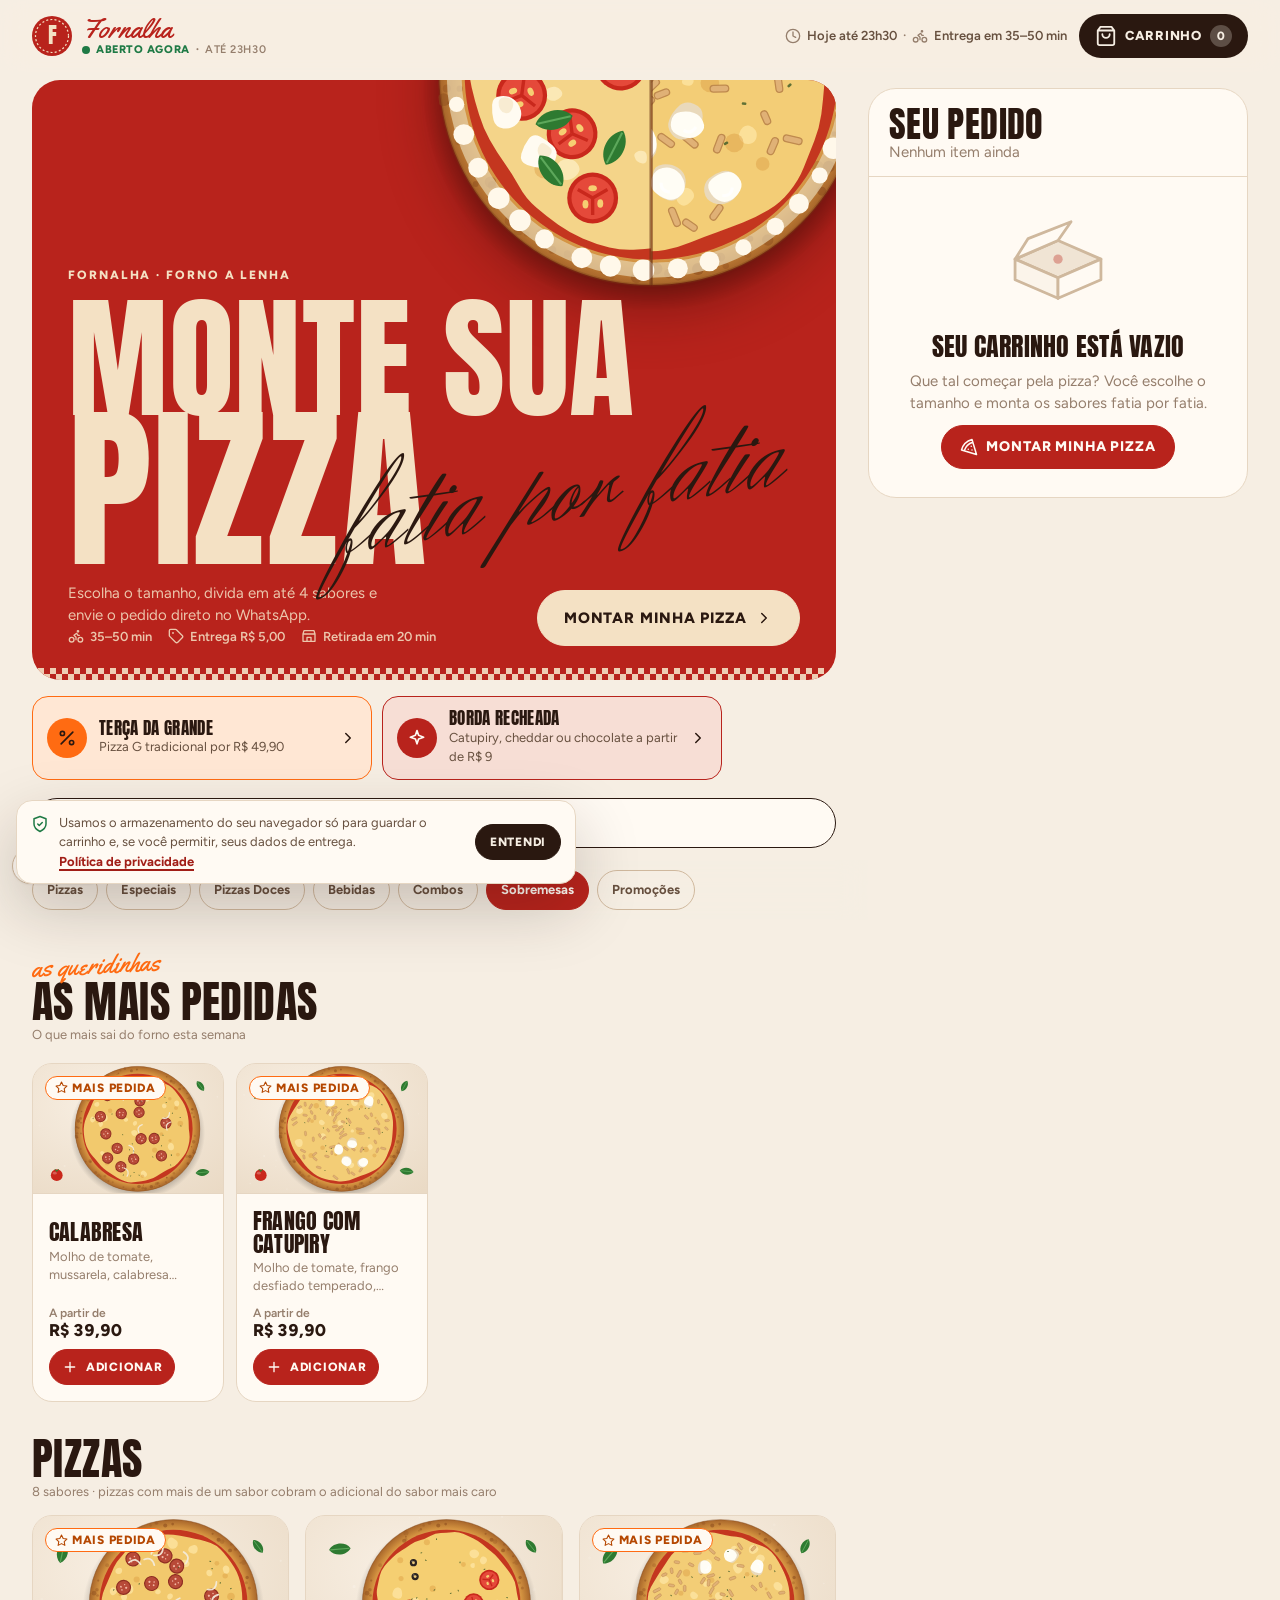
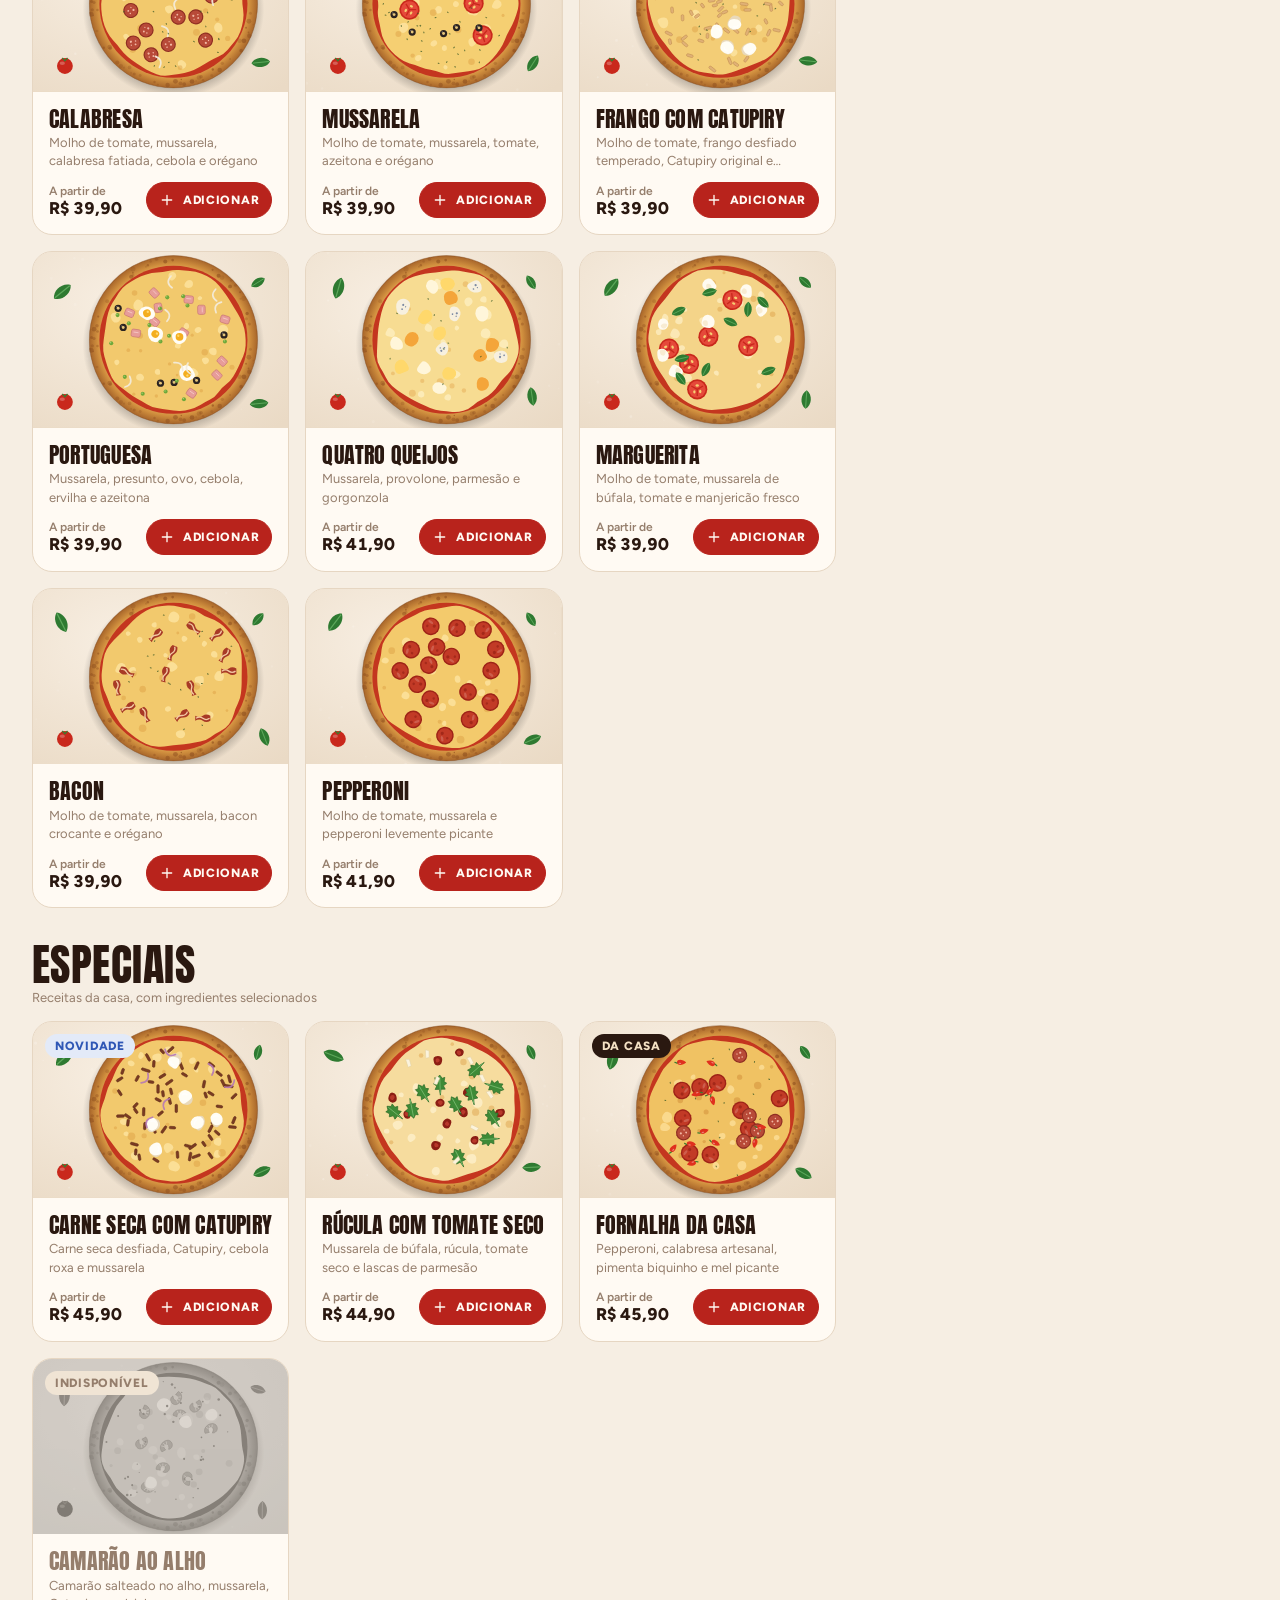
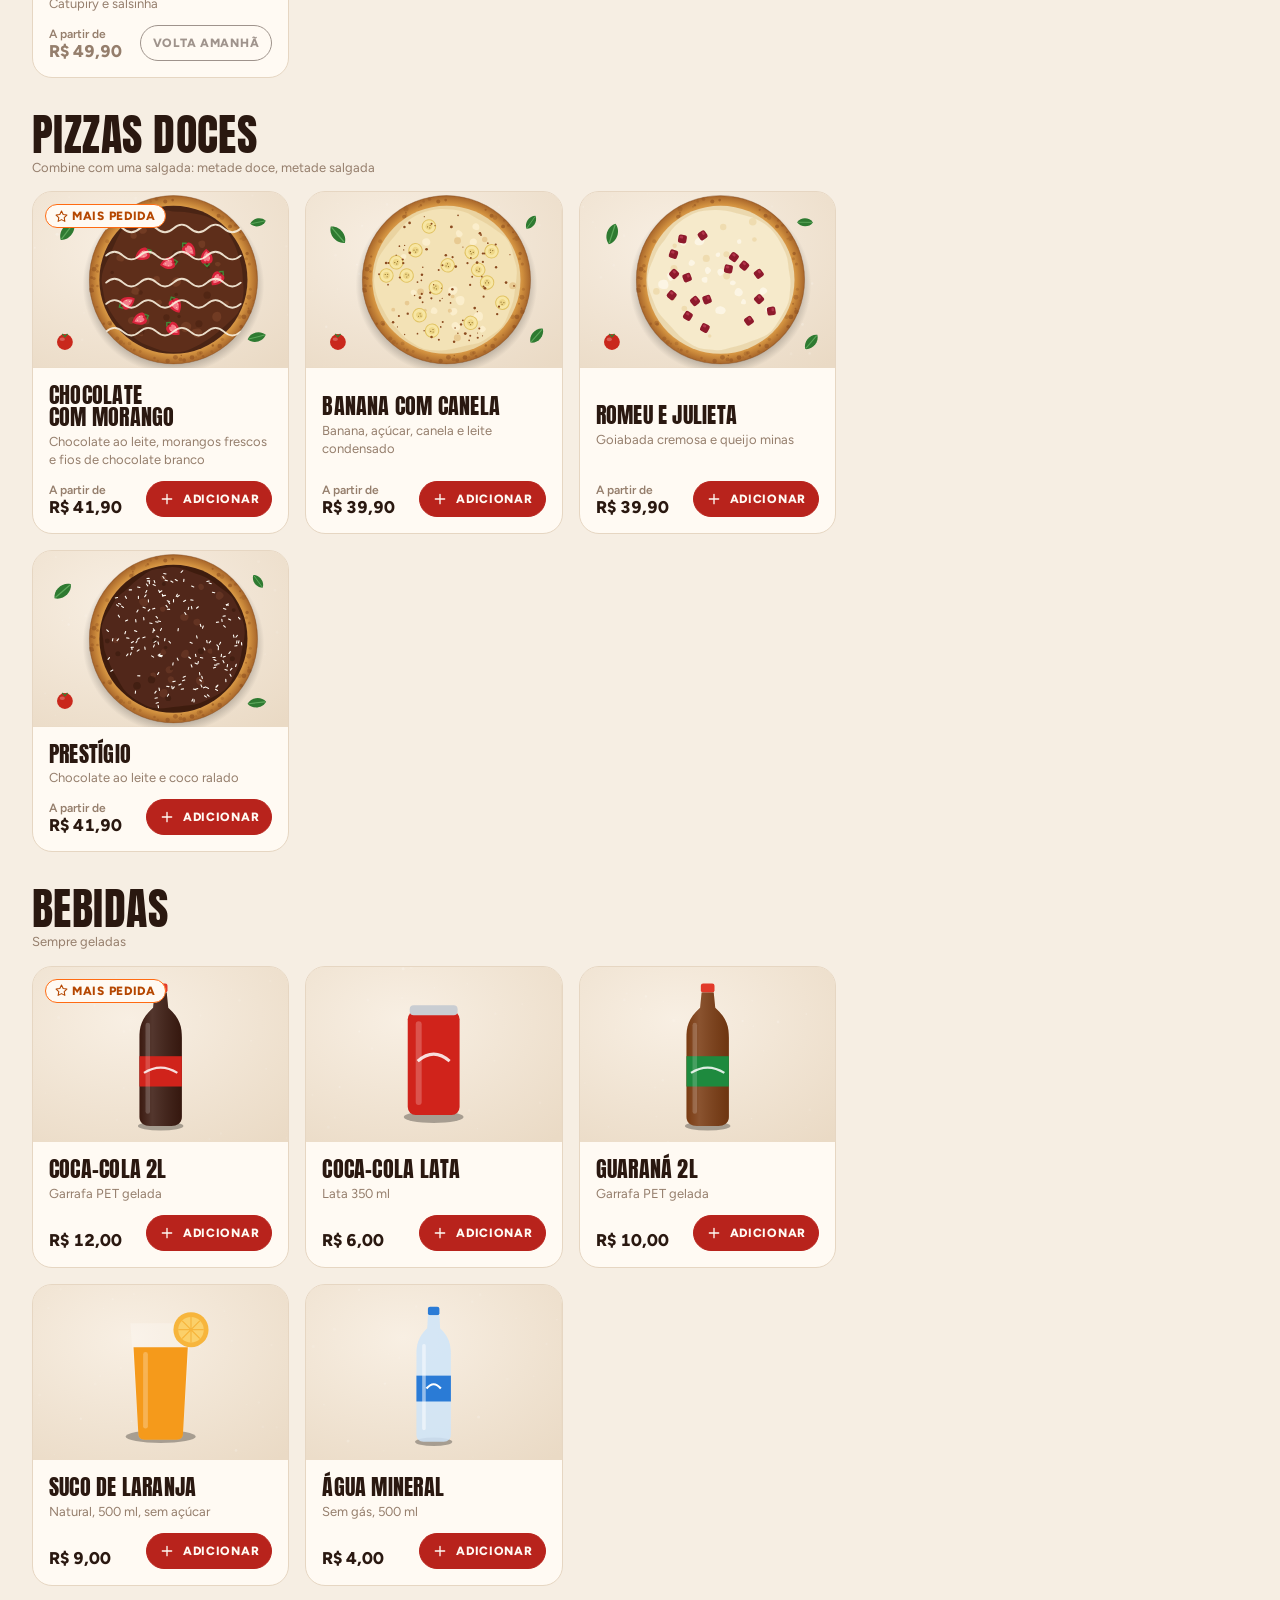
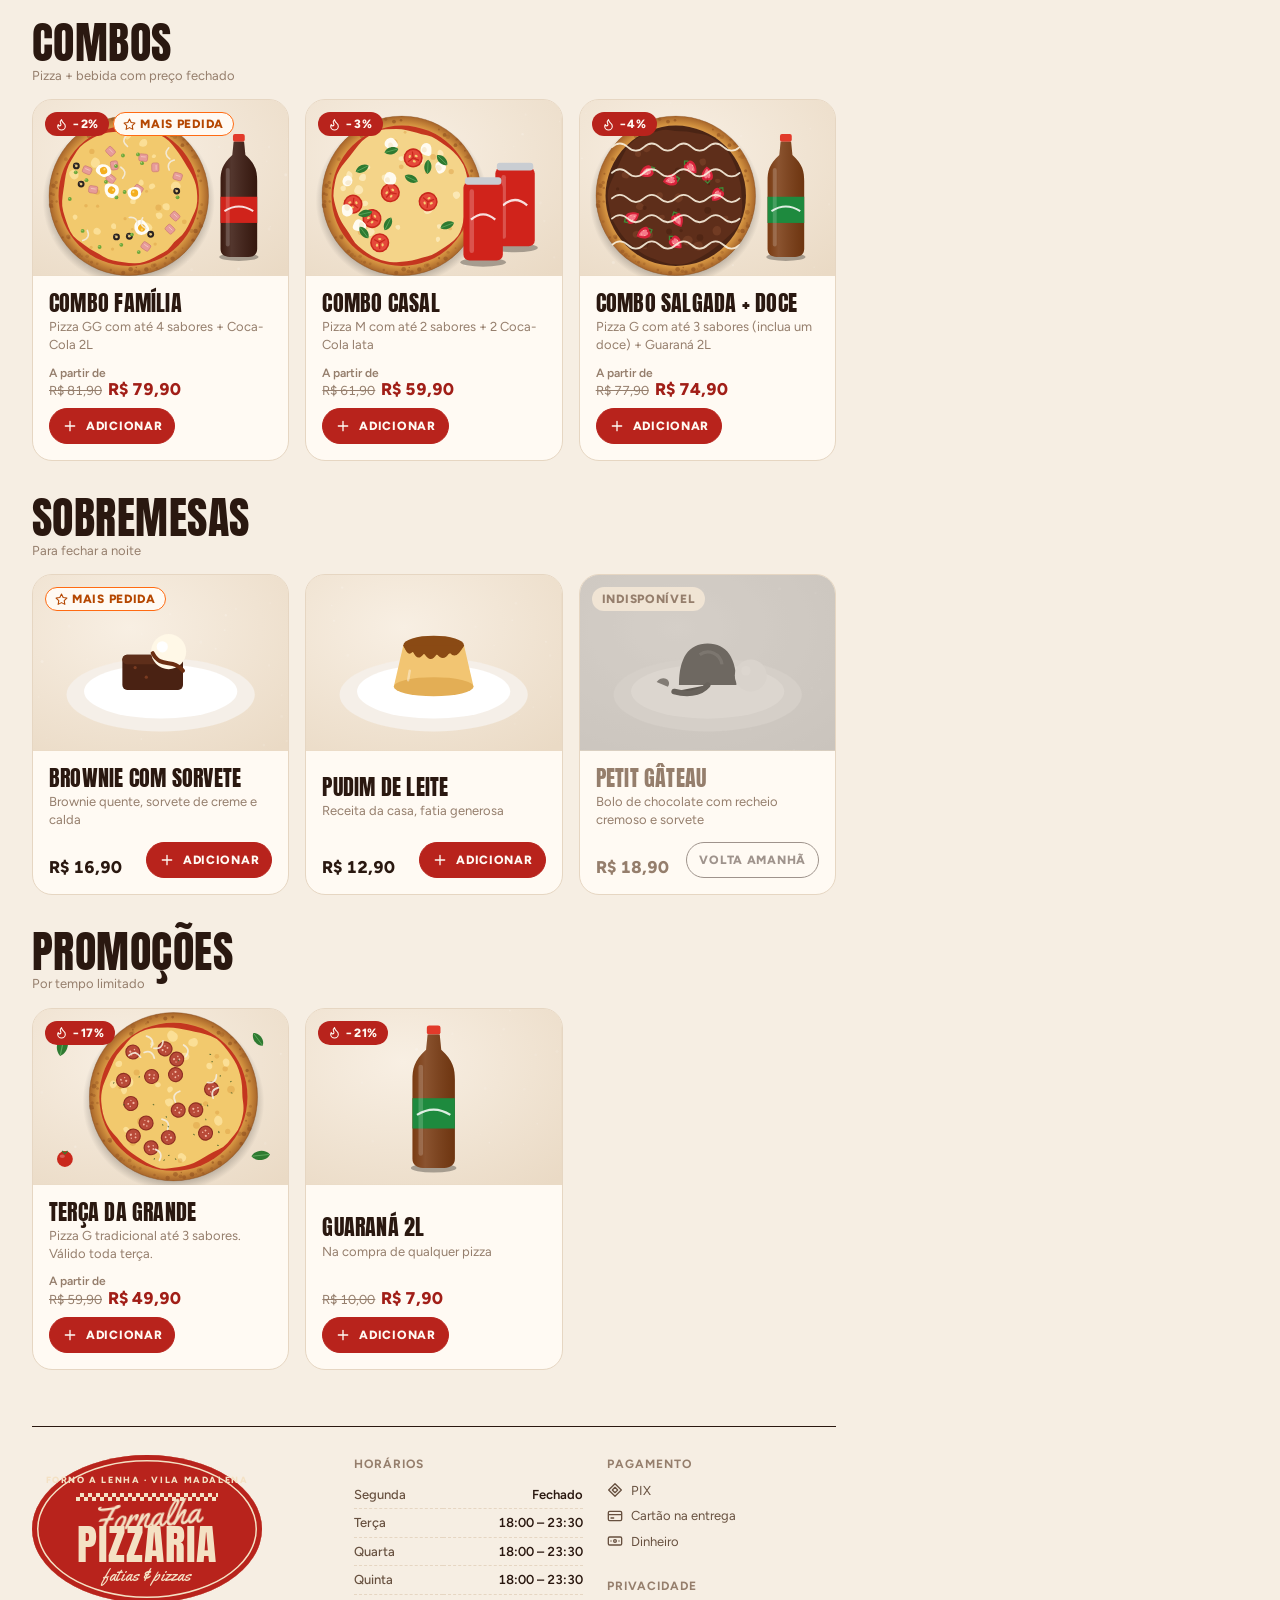
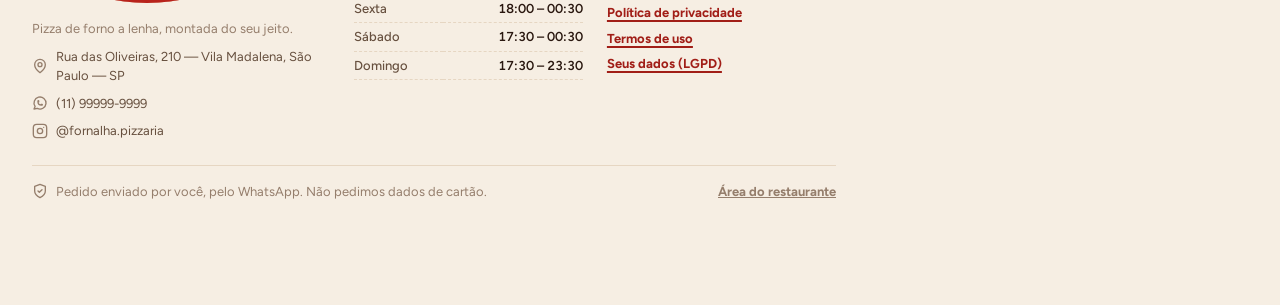
==== index.html @ 72ba05f8 "Add files via upload" ====
<!doctype html>
<html lang="pt-BR">
<head>
  <meta charset="utf-8">
  <meta name="viewport" content="width=device-width, initial-scale=1, viewport-fit=cover">
  <title>Fornalha Pizzaria</title>
  <meta name="description" content="Cardápio digital da Fornalha Pizzaria: monte sua pizza fatia por fatia e envie o pedido pelo WhatsApp.">
  <meta name="theme-color" content="#B8231C">
  <link rel="preconnect" href="https://fonts.googleapis.com">
  <link rel="preconnect" href="https://fonts.gstatic.com" crossorigin>
  <link rel="stylesheet" href="https://fonts.googleapis.com/css2?family=Anton&family=Yellowtail&family=Herr+Von+Muellerhoff&family=Figtree:wght@400..800&display=swap">
  <link rel="stylesheet" href="assets/css/tokens.css">
  <link rel="stylesheet" href="assets/css/base.css">
  <link rel="stylesheet" href="assets/css/app.css">
</head>
<body class="app">
  <a class="skip-link" href="#menu">Pular para o cardápio</a>

  <!-- Aviso de conexão -->
  <div class="net-banner" id="netBanner" role="alert" hidden></div>

  <!-- Header -->
  <header class="topbar" id="topbar">
    <div class="topbar-inner">
      <a class="brand" href="#top" aria-label="Fornalha Pizzaria — início">
        <span class="brand-mark" aria-hidden="true">
          <svg viewBox="0 0 40 40"><circle cx="20" cy="20" r="20" fill="#B8231C"/><circle cx="20" cy="20" r="16.5" fill="none" stroke="#F4E1C4" stroke-width="1.2" stroke-dasharray="2 2.2"/><text x="20" y="28.2" text-anchor="middle" font-family="Anton, Impact, 'Arial Narrow', sans-serif" font-size="22" fill="#F4E1C4">F</text></svg>
        </span>
        <span class="brand-text">
          <span class="brand-name script">Fornalha</span>
          <span class="store-status" id="storeStatus"></span>
        </span>
      </a>
      <div class="topbar-hours" id="topbarHours"></div>
      <button class="cart-btn" id="cartBtn" type="button" data-act="open-cart" aria-label="Abrir carrinho">
        <svg class="ico" width="22" height="22" viewBox="0 0 24 24" fill="none" stroke="currentColor" stroke-width="2" stroke-linecap="round" stroke-linejoin="round" aria-hidden="true"><path d="M6 2 3 6v14a2 2 0 0 0 2 2h14a2 2 0 0 0 2-2V6l-3-4ZM3 6h18M16 10a4 4 0 0 1-8 0"/></svg>
        <span class="cart-btn-label">Carrinho</span>
        <span class="cart-count" id="cartCount" aria-live="polite">0</span>
      </button>
    </div>
  </header>

  <div class="layout" id="top">
    <main class="menu" id="menu" tabindex="-1">
      <div id="menuHero"></div>
      <nav class="cats" id="cats" aria-label="Categorias do cardápio"></nav>
      <div id="menuBody" aria-live="polite"></div>
      <footer class="site-footer" id="siteFooter"></footer>
    </main>
    <aside class="cart-side" id="cartSide" aria-label="Seu pedido"></aside>
  </div>

  <!-- Barra de carrinho (mobile/tablet) -->
  <div class="cart-bar" id="cartBar" hidden></div>

  <!-- Montagem da pizza -->
  <div class="overlay builder-overlay" id="builder" hidden aria-hidden="true">
    <div class="backdrop" data-close-builder></div>
    <section class="builder" role="dialog" aria-modal="true" aria-labelledby="builderTitle"></section>
  </div>

  <!-- Escolha do sabor -->
  <div class="overlay picker-overlay" id="picker" hidden aria-hidden="true">
    <div class="backdrop" data-close></div>
    <section class="sheet picker" role="dialog" aria-modal="true" aria-labelledby="pickerTitle"></section>
  </div>

  <!-- Carrinho -->
  <div class="overlay" id="cartDrawer" hidden aria-hidden="true">
    <div class="backdrop" data-close></div>
    <section class="drawer cart-drawer" role="dialog" aria-modal="true" aria-labelledby="cartTitle"></section>
  </div>

  <!-- Checkout -->
  <div class="overlay checkout-overlay" id="checkout" hidden aria-hidden="true">
    <section class="checkout" role="dialog" aria-modal="true" aria-labelledby="checkoutTitle"></section>
  </div>

  <!-- Política, termos e LGPD -->
  <div class="overlay" id="legal" hidden aria-hidden="true">
    <div class="backdrop" data-close></div>
    <section class="sheet legal-sheet" role="dialog" aria-modal="true" aria-labelledby="legalTitle"></section>
  </div>

  <!-- Painel de estados do protótipo -->
  <div class="overlay" id="demo" hidden aria-hidden="true">
    <div class="backdrop" data-close></div>
    <section class="sheet demo-sheet" role="dialog" aria-modal="true" aria-labelledby="demoTitle"></section>
  </div>
  <button class="demo-fab" type="button" data-act="open-demo" aria-label="Estados do protótipo">
    <svg class="ico" width="18" height="18" viewBox="0 0 24 24" fill="none" stroke="currentColor" stroke-width="2" stroke-linecap="round" stroke-linejoin="round" aria-hidden="true"><path d="M4 21v-7M4 10V3M12 21v-9M12 8V3M20 21v-5M20 12V3M1 14h6M9 8h6M17 16h6"/></svg>
    <span>Estados</span>
  </button>

  <!-- Consentimento (LGPD) -->
  <div class="consent" id="consent" hidden></div>

  <div class="toasts" id="toasts" role="status" aria-live="polite"></div>

  <script src="assets/js/data.js"></script>
  <script src="assets/js/pizza.js"></script>
  <script src="assets/js/utils.js"></script>
  <script src="assets/js/config.js"></script>
  <script src="assets/vendor/supabase.js"></script>
  <script src="assets/js/backend.js"></script>
  <script src="assets/js/app.js"></script>
</body>
</html>
---- assets/css/tokens.css ----
/* ==========================================================================
   Fornalha — Design tokens
   Direção visual: creme + vermelho tomate + laranja retrô, tipografia condensada
   (Anton), script retrô na marca (Yellowtail) e assinatura fina (Herr Von Muellerhoff).
   Contornos finos no lugar de sombras.
   Tema claro em :root; escuro via prefers-color-scheme (sem data-theme) ou data-theme="dark".
   ========================================================================== */
:root {
  color-scheme: light;

  /* Tipografia */
  --font-display: "Anton", "Oswald", "Impact", "Arial Narrow", sans-serif;
  --font-script: "Yellowtail", "Brush Script MT", cursive;
  --font-sign: "Herr Von Muellerhoff", "Yellowtail", cursive;
  --font-body: "Figtree", system-ui, -apple-system, "Segoe UI", Roboto, sans-serif;
  --display-stretch: normal;
  --display-weight: 400;
  --fs-xs: 0.75rem;   /* 12 */
  --fs-sm: 0.8125rem; /* 13 */
  --fs-md: 0.9375rem; /* 15 */
  --fs-lg: 1.0625rem; /* 17 */
  --fs-xl: 1.25rem;   /* 20 */
  --fs-2xl: 1.625rem; /* 26 */
  --fs-3xl: 2.25rem;  /* 36 */
  --fs-4xl: 3.25rem;  /* 52 */

  /* Superfícies e tinta */
  --bg: #F6EEE3;
  --surface: #FFFAF3;
  --surface-2: #FBF4EA;
  --surface-3: #F0E4D4;
  --line: #E6D6C2;
  --line-strong: #CFB89D;
  --ink: #2A1810;
  --ink-2: #67503F;
  --ink-3: #957E6C;
  --ink-inverse: #FFFAF3;
  --cream: #F4E1C4;

  /* Marca: vermelho tomate + laranja retrô */
  --brand: #B8231C;
  --brand-hover: #A01D17;
  --brand-press: #861711;
  --brand-soft: #F7DED5;
  --brand-ink: #A11E17;
  --amber: #FF6B12;
  --amber-soft: #FFE7D4;
  --amber-ink: #B54700;

  /* Semânticas (não usar como acento) */
  --ok: #1F7A45;
  --ok-soft: #E1F0E4;
  --warn: #9A5A00;
  --warn-soft: #FCEBCB;
  --danger: #B8231C;
  --danger-soft: #F9E0DA;
  --info: #2F57B5;
  --info-soft: #E3EAF8;
  --wa: #128C4A;
  --wa-hover: #0E7A40;

  /* Fundo das fotos */
  --board: #EADAC5;
  --board-2: #F8EFE3;
  --board-ink: #F4E1C4;

  /* Traço, elevação, raio, movimento */
  --stroke: 1.5px;
  --shadow-1: 0 1px 2px rgb(42 24 16 / .05);
  --shadow-2: 0 10px 28px rgb(42 24 16 / .10);
  --shadow-3: 0 24px 64px rgb(42 24 16 / .22);
  --ring: 0 0 0 3px rgb(184 35 28 / .25);
  --r-xs: 8px;
  --r-sm: 12px;
  --r-md: 16px;
  --r-lg: 20px;
  --r-xl: 28px;
  --r-pill: 999px;
  --ease: cubic-bezier(.2, .8, .2, 1);
  --ease-spring: cubic-bezier(.34, 1.56, .64, 1);
  --t-fast: 120ms;
  --t-base: 200ms;
  --t-slow: 320ms;

  /* Layout */
  --gutter: 16px;
  --header-h: 64px;
  --cats-h: 58px;
  --container: 1280px;
}

@media (min-width: 768px) {
  :root { --gutter: 24px; --header-h: 72px; }
}
@media (min-width: 1200px) {
  :root { --gutter: 32px; }
}

@media (prefers-color-scheme: dark) {
  :root:not([data-theme="light"]) {
    color-scheme: dark;
    --bg: #17100C;
    --surface: #211710;
    --surface-2: #281C14;
    --surface-3: #33251B;
    --line: #3B2B20;
    --line-strong: #56432F;
    --ink: #F6EEE3;
    --ink-2: #D3C3B2;
    --ink-3: #A48F7C;
    --ink-inverse: #17100C;
    --brand: #D1362C;
    --brand-hover: #E04A3F;
    --brand-press: #B32B22;
    --brand-soft: #3A1611;
    --brand-ink: #FF9384;
    --amber: #FF7A2A;
    --amber-soft: #3A2010;
    --amber-ink: #FFB07A;
    --ok: #4CC482;
    --ok-soft: #14301F;
    --warn: #F0AE4A;
    --warn-soft: #33240D;
    --danger: #FF7B6E;
    --danger-soft: #3A1512;
    --info: #8CAEFF;
    --info-soft: #17223B;
    --wa: #1B9C55;
    --wa-hover: #22B062;
    --board: #2B1D15;
    --board-2: #3C2A1F;
    --shadow-1: 0 1px 2px rgb(0 0 0 / .4);
    --shadow-2: 0 10px 30px rgb(0 0 0 / .45);
    --shadow-3: 0 24px 64px rgb(0 0 0 / .6);
    --ring: 0 0 0 3px rgb(255 120 100 / .35);
  }
}
:root[data-theme="dark"] {
  color-scheme: dark;
  --bg: #17100C;
  --surface: #211710;
  --surface-2: #281C14;
  --surface-3: #33251B;
  --line: #3B2B20;
  --line-strong: #56432F;
  --ink: #F6EEE3;
  --ink-2: #D3C3B2;
  --ink-3: #A48F7C;
  --ink-inverse: #17100C;
  --brand: #D1362C;
  --brand-hover: #E04A3F;
  --brand-press: #B32B22;
  --brand-soft: #3A1611;
  --brand-ink: #FF9384;
  --amber: #FF7A2A;
  --amber-soft: #3A2010;
  --amber-ink: #FFB07A;
  --ok: #4CC482;
  --ok-soft: #14301F;
  --warn: #F0AE4A;
  --warn-soft: #33240D;
  --danger: #FF7B6E;
  --danger-soft: #3A1512;
  --info: #8CAEFF;
  --info-soft: #17223B;
  --wa: #1B9C55;
  --wa-hover: #22B062;
  --board: #2B1D15;
  --board-2: #3C2A1F;
  --shadow-1: 0 1px 2px rgb(0 0 0 / .4);
  --shadow-2: 0 10px 30px rgb(0 0 0 / .45);
  --shadow-3: 0 24px 64px rgb(0 0 0 / .6);
  --ring: 0 0 0 3px rgb(255 120 100 / .35);
}
---- assets/css/base.css ----
/* ==========================================================================
   Fornalha — base e componentes compartilhados
   ========================================================================== */
*, *::before, *::after { box-sizing: border-box; }
html { -webkit-text-size-adjust: 100%; text-size-adjust: 100%; scroll-behavior: smooth; }
html.is-locked, html.is-locked body { overflow: hidden; }
body {
  margin: 0;
  background: var(--bg);
  color: var(--ink);
  font-family: var(--font-body);
  font-size: var(--fs-md);
  line-height: 1.5;
  -webkit-font-smoothing: antialiased;
  -webkit-tap-highlight-color: transparent;
}
[hidden] { display: none !important; }
img, svg { max-width: 100%; }
button, input, select, textarea { font: inherit; color: inherit; }
button { cursor: pointer; }
a { color: var(--brand-ink); }
h1, h2, h3, h4 { margin: 0; line-height: 1.15; text-wrap: balance; }
p { margin: 0; }
ul, ol { margin: 0; padding: 0; }
.tabular { font-variant-numeric: tabular-nums; }
.display { font-family: var(--font-display); font-weight: var(--display-weight); letter-spacing: .01em; text-transform: uppercase; line-height: 1.02; }
.script { font-family: var(--font-script); font-weight: 400; text-transform: none; letter-spacing: 0; }
.sign { font-family: var(--font-sign); font-weight: 400; text-transform: none; letter-spacing: 0; }
/* faixa quadriculada (referência: emblema retrô) */
.checker { display: block; height: 12px; background: repeating-conic-gradient(var(--checker-a, var(--brand)) 0 25%, var(--checker-b, transparent) 0 50%) 0 0 / 12px 12px; }
.checker-sm { height: 8px; background-size: 8px 8px; }
.eyebrow { font-size: var(--fs-xs); font-weight: 700; letter-spacing: .08em; text-transform: uppercase; color: var(--ink-3); }
.muted { color: var(--ink-3); }
.sr-only { position: absolute !important; width: 1px; height: 1px; padding: 0; margin: -1px; overflow: hidden; clip: rect(0 0 0 0); white-space: nowrap; border: 0; }
.ico { flex: none; display: block; }
:focus-visible { outline: none; box-shadow: var(--ring); }

/* ---------- Botões ---------- */
.btn {
  --btn-bg: var(--surface-3); --btn-ink: var(--ink); --btn-bd: transparent;
  display: inline-flex; align-items: center; justify-content: center; gap: 8px;
  min-height: 44px; padding: 0 18px;
  border-radius: var(--r-pill); border: var(--stroke) solid var(--btn-bd);
  background: var(--btn-bg); color: var(--btn-ink);
  font-weight: 800; font-size: .875rem; line-height: 1; letter-spacing: .06em; text-transform: uppercase; text-decoration: none; white-space: nowrap;
  transition: background var(--t-fast) var(--ease), transform var(--t-fast) var(--ease), box-shadow var(--t-base) var(--ease), border-color var(--t-fast);
  user-select: none;
}
.btn:active:not(:disabled) { transform: scale(.97); }
.btn:disabled, .btn[aria-disabled="true"] { opacity: .45; cursor: not-allowed; }
.btn[aria-busy="true"] { opacity: 1; cursor: progress; }
.btn-primary { --btn-bg: var(--brand); --btn-ink: #FFFAF3; --btn-bd: var(--brand); }
.btn-primary:hover:not(:disabled) { --btn-bg: var(--brand-hover); --btn-bd: var(--brand-hover); }
.btn-primary:active:not(:disabled) { --btn-bg: var(--brand-press); }
.btn-primary:disabled { box-shadow: none; }
.btn-secondary { --btn-bg: transparent; --btn-bd: var(--ink); }
.btn-secondary:hover:not(:disabled) { --btn-bg: var(--ink); --btn-ink: var(--bg); }
.btn-cream { --btn-bg: var(--cream); --btn-ink: #2A1810; --btn-bd: var(--cream); }
.btn-cream:hover:not(:disabled) { --btn-bg: #FFF1DC; }
.btn-outline-cream { --btn-bg: transparent; --btn-ink: var(--cream); --btn-bd: var(--cream); }
.btn-outline-cream:hover:not(:disabled) { --btn-bg: var(--cream); --btn-ink: #2A1810; }
.btn-ghost { --btn-bg: transparent; }
.btn-ghost:hover:not(:disabled) { --btn-bg: var(--surface-3); }
.btn-dark { --btn-bg: var(--ink); --btn-ink: var(--bg); --btn-bd: var(--ink); }
.btn-danger { --btn-bg: var(--danger); --btn-ink: #FFFAF3; --btn-bd: var(--danger); }
.btn-danger:hover:not(:disabled) { filter: brightness(1.06); }
.btn-wa { --btn-bg: var(--wa); --btn-ink: #fff; --btn-bd: var(--wa); }
.btn-wa:hover:not(:disabled) { --btn-bg: var(--wa-hover); }
.btn-sm { min-height: 36px; padding: 0 14px; font-size: .75rem; }
.btn-lg { min-height: 56px; padding: 0 26px; font-size: .9375rem; }
.btn-block { display: flex; width: 100%; }
.btn .spinner { width: 18px; height: 18px; }
.icon-btn {
  display: inline-grid; place-items: center; width: 44px; height: 44px; flex: none;
  border-radius: var(--r-pill); border: 0; background: transparent; color: var(--ink);
  transition: background var(--t-fast), transform var(--t-fast);
}
.icon-btn:hover { background: var(--surface-3); }
.icon-btn:active { transform: scale(.94); }
.icon-btn.is-filled { background: var(--surface-3); }
.link-btn { border: 0; background: none; padding: 0; color: var(--brand-ink); font-weight: 700; font-size: inherit; text-decoration: underline; text-decoration-thickness: 1.5px; text-underline-offset: 3px; }

/* ---------- Badges e chips ---------- */
.badge {
  display: inline-flex; align-items: center; gap: 4px;
  height: 24px; padding: 0 9px; border-radius: var(--r-pill); border: var(--stroke) solid transparent;
  font-size: 11px; font-weight: 800; letter-spacing: .06em; text-transform: uppercase; white-space: nowrap;
  background: var(--surface-3); color: var(--ink-2);
}
.badge .ico { width: 13px; height: 13px; }
.badge-best { background: #FFFAF3; color: #B54700; border-color: #FF6B12; }
.badge-promo { background: var(--brand); color: #FFFAF3; }
.badge-new { background: var(--info-soft); color: var(--info); }
.badge-house { background: #2A1810; color: #F4E1C4; }
.badge-off { background: var(--surface-3); color: var(--ink-3); }
.badge-ok { background: var(--ok-soft); color: var(--ok); }
.badge-warn { background: var(--warn-soft); color: var(--warn); }
.badge-danger { background: var(--danger-soft); color: var(--danger); }
.badge-info { background: var(--info-soft); color: var(--info); }

.chip {
  display: inline-flex; align-items: center; gap: 6px; flex: none;
  min-height: 40px; padding: 0 14px; border-radius: var(--r-pill);
  border: var(--stroke) solid var(--line-strong); background: transparent; color: var(--ink-2);
  font-weight: 700; font-size: var(--fs-sm); white-space: nowrap;
  transition: background var(--t-fast), color var(--t-fast), border-color var(--t-fast), transform var(--t-fast);
}
.chip:hover { border-color: var(--ink-3); color: var(--ink); }
.chip:active { transform: scale(.96); }
.chip[aria-pressed="true"], .chip.is-active { background: var(--brand); border-color: var(--brand); color: #FFFAF3; }
.chip .chip-sub { font-weight: 600; opacity: .7; }

/* ---------- Stepper − 1 + ---------- */
.stepper {
  display: inline-flex; align-items: center; gap: 2px;
  border-radius: var(--r-pill); background: transparent; padding: 0; height: 40px; gap: 6px;
}
.stepper button {
  width: 34px; height: 34px; border-radius: var(--r-pill); border: 0; display: grid; place-items: center;
  background: var(--surface); color: var(--ink); border: var(--stroke) solid var(--line-strong);
  transition: transform var(--t-fast), background var(--t-fast), opacity var(--t-fast);
}
.stepper button:active:not(:disabled) { transform: scale(.88); }
.stepper button:disabled { opacity: .35; cursor: not-allowed; }
.stepper button.is-danger { color: var(--danger); }
.stepper output { min-width: 26px; text-align: center; font-weight: 800; font-variant-numeric: tabular-nums; }
.stepper output.is-bump { animation: numBump var(--t-slow) var(--ease-spring); }
.stepper-lg { height: 44px; }
.stepper-lg button { width: 40px; height: 40px; }
@keyframes numBump { 0% { transform: scale(1); } 40% { transform: scale(1.35); color: var(--brand); } 100% { transform: scale(1); } }

/* ---------- Formulários ---------- */
.field { display: grid; gap: 6px; min-width: 0; }
.field-label { font-size: var(--fs-sm); font-weight: 700; color: var(--ink-2); }
.field-label .opt { font-weight: 500; color: var(--ink-3); }
.input, .textarea, .select {
  width: 100%; min-height: 50px; padding: 12px 14px;
  border-radius: var(--r-sm); border: var(--stroke) solid var(--line-strong); background: var(--surface); color: var(--ink);
  font-size: 16px; /* evita zoom no iOS */
  transition: border-color var(--t-fast), box-shadow var(--t-fast), background var(--t-fast);
}
.input::placeholder, .textarea::placeholder { color: var(--ink-3); }
.input:hover, .textarea:hover, .select:hover { border-color: var(--ink-3); }
.input:focus, .textarea:focus, .select:focus { outline: none; border-color: var(--brand); box-shadow: var(--ring); }
.textarea { min-height: 96px; resize: vertical; line-height: 1.45; }
.select { appearance: none; background-image: linear-gradient(45deg, transparent 50%, var(--ink-3) 50%), linear-gradient(135deg, var(--ink-3) 50%, transparent 50%); background-position: calc(100% - 20px) 50%, calc(100% - 14px) 50%; background-size: 6px 6px; background-repeat: no-repeat; padding-right: 36px; }
.field.has-error .input, .field.has-error .textarea { border-color: var(--danger); background: var(--danger-soft); }
.field-error { display: none; align-items: center; gap: 6px; font-size: var(--fs-sm); font-weight: 600; color: var(--danger); }
.field.has-error .field-error { display: flex; }
.field-help { font-size: var(--fs-sm); color: var(--ink-3); }
.field-row { display: grid; gap: 12px; grid-template-columns: 1fr 1fr; }
.field-row-3 { display: grid; gap: 12px; grid-template-columns: 1.2fr .8fr; }
.input-wrap { position: relative; }
.input-wrap .input { padding-left: 44px; }
.input-wrap > .ico { position: absolute; left: 14px; top: 50%; transform: translateY(-50%); color: var(--ink-3); pointer-events: none; }
.input-wrap .input-action { position: absolute; right: 4px; top: 50%; transform: translateY(-50%); }
.counter { font-size: var(--fs-xs); font-weight: 600; color: var(--ink-3); font-variant-numeric: tabular-nums; text-align: right; }
.counter.is-near { color: var(--warn); }
.check { display: flex; gap: 10px; align-items: flex-start; font-size: var(--fs-sm); color: var(--ink-2); cursor: pointer; }
.check input { width: 20px; height: 20px; margin: 1px 0 0; accent-color: var(--brand); flex: none; }

/* Switch */
.switch { position: relative; display: inline-flex; align-items: center; gap: 10px; cursor: pointer; font-weight: 600; }
.switch input { position: absolute; opacity: 0; width: 1px; height: 1px; }
.switch-track { width: 46px; height: 28px; border-radius: var(--r-pill); background: var(--line-strong); position: relative; transition: background var(--t-base) var(--ease); flex: none; }
.switch-track::after { content: ""; position: absolute; top: 3px; left: 3px; width: 22px; height: 22px; border-radius: 50%; background: #fff; box-shadow: 0 1px 3px rgb(0 0 0 / .25); transition: transform var(--t-base) var(--ease-spring); }
.switch input:checked + .switch-track { background: var(--ok); }
.switch input:checked + .switch-track::after { transform: translateX(18px); }
.switch input:focus-visible + .switch-track { box-shadow: var(--ring); }

/* Segmented */
.seg { display: inline-flex; padding: 3px; gap: 2px; border-radius: var(--r-pill); background: transparent; border: var(--stroke) solid var(--line-strong); }
.seg button { min-height: 38px; padding: 0 16px; border: 0; border-radius: var(--r-pill); background: transparent; color: var(--ink-2); font-weight: 700; font-size: var(--fs-sm); transition: background var(--t-fast), color var(--t-fast), box-shadow var(--t-fast); }
.seg button[aria-pressed="true"] { background: var(--ink); color: var(--bg); }

/* Opções em card (radio visual) */
.option {
  position: relative; display: flex; align-items: center; gap: 12px; width: 100%;
  padding: 14px 16px; border-radius: var(--r-md); border: var(--stroke) solid var(--line-strong); background: var(--surface);
  text-align: left; transition: border-color var(--t-fast), background var(--t-fast), box-shadow var(--t-fast), transform var(--t-fast);
}
.option:hover { border-color: var(--ink-3); }
.option:active { transform: scale(.99); }
.option[aria-checked="true"], .option[aria-pressed="true"] { border-color: var(--brand); background: var(--brand-soft); box-shadow: 0 0 0 1px var(--brand) inset; }
.option-ico { width: 44px; height: 44px; border-radius: var(--r-sm); display: grid; place-items: center; background: var(--surface-3); color: var(--ink); flex: none; }
.option[aria-checked="true"] .option-ico { background: var(--surface); color: var(--brand-ink); }
.option-text { display: grid; gap: 2px; flex: 1; min-width: 0; }
.option-title { font-weight: 800; }
.option-sub { font-size: var(--fs-sm); color: var(--ink-3); }
.option-radio { width: 22px; height: 22px; border-radius: 50%; border: 2px solid var(--line-strong); flex: none; display: grid; place-items: center; transition: border-color var(--t-fast); }
.option[aria-checked="true"] .option-radio { border-color: var(--brand); }
.option[aria-checked="true"] .option-radio::after { content: ""; width: 10px; height: 10px; border-radius: 50%; background: var(--brand); animation: pop var(--t-base) var(--ease-spring); }
@keyframes pop { from { transform: scale(0); } to { transform: scale(1); } }

/* ---------- Overlays: backdrop, sheet, drawer, dialog ---------- */
.overlay { position: fixed; inset: 0; z-index: 60; display: flex; }
.overlay-center { align-items: center; justify-content: center; padding: 16px; }
.backdrop { position: absolute; inset: 0; background: rgb(20 10 6 / .52); opacity: 0; transition: opacity var(--t-slow) var(--ease); }
.overlay.is-open .backdrop { opacity: 1; }
.sheet {
  position: absolute; left: 0; right: 0; bottom: 0; max-height: 92dvh;
  display: flex; flex-direction: column;
  background: var(--surface); border-radius: var(--r-xl) var(--r-xl) 0 0; box-shadow: var(--shadow-3);
  transform: translateY(100%); transition: transform var(--t-slow) var(--ease);
  padding-bottom: env(safe-area-inset-bottom, 0px);
}
.overlay.is-open .sheet { transform: none; }
.sheet-grip { width: 40px; height: 5px; border-radius: 3px; background: var(--line-strong); margin: 10px auto 2px; flex: none; }
.drawer {
  position: absolute; top: 0; right: 0; bottom: 0; width: min(440px, 100%);
  display: flex; flex-direction: column; background: var(--surface); box-shadow: var(--shadow-3);
  transform: translateX(100%); transition: transform var(--t-slow) var(--ease);
}
.overlay.is-open .drawer { transform: none; }
.dialog {
  position: relative; width: min(440px, 100%); padding: 24px; border-radius: var(--r-xl);
  background: var(--surface); box-shadow: var(--shadow-3); display: grid; gap: 12px;
  transform: translateY(12px) scale(.98); opacity: 0; transition: transform var(--t-slow) var(--ease), opacity var(--t-base);
}
.overlay.is-open .dialog { transform: none; opacity: 1; }
.dialog-ico { width: 48px; height: 48px; border-radius: 16px; display: grid; place-items: center; background: var(--info-soft); color: var(--info); }
.dialog-danger .dialog-ico { background: var(--danger-soft); color: var(--danger); }
.dialog-title { font-family: var(--font-display); font-weight: 400; text-transform: uppercase; letter-spacing: .01em; font-size: var(--fs-2xl); line-height: 1.05; }
.dialog-body { color: var(--ink-2); }
.dialog-actions { display: flex; gap: 10px; justify-content: flex-end; margin-top: 8px; flex-wrap: wrap; }
.dialog-actions .btn { flex: 1 1 140px; }

/* ---------- Toasts ---------- */
.toasts { position: fixed; z-index: 90; left: 50%; bottom: calc(16px + env(safe-area-inset-bottom, 0px)); transform: translateX(-50%); display: grid; gap: 8px; width: min(420px, calc(100% - 32px)); pointer-events: none; }
.toast {
  display: flex; align-items: center; gap: 10px; padding: 12px 14px; border-radius: var(--r-md);
  background: var(--ink); color: var(--bg); box-shadow: var(--shadow-3); font-weight: 600; font-size: var(--fs-sm);
  transform: translateY(16px); opacity: 0; transition: transform var(--t-slow) var(--ease-spring), opacity var(--t-base); pointer-events: auto;
}
.toast.is-in { transform: none; opacity: 1; }
.toast.is-out { transform: translateY(8px); opacity: 0; }
.toast-ico { width: 28px; height: 28px; border-radius: 50%; display: grid; place-items: center; background: var(--ok); color: #fff; flex: none; }
.toast-action { text-transform: uppercase; letter-spacing: .06em; font-size: 12px; }
.toast-error .toast-ico { background: var(--danger); }
.toast-info .toast-ico { background: var(--info); }
.toast-offline .toast-ico { background: var(--warn); }
.toast-msg { flex: 1; }
.toast-action { border: 0; background: none; color: #FF8A3D; font-weight: 800; padding: 6px; }

/* ---------- Estados ---------- */
.empty { display: grid; justify-items: center; text-align: center; gap: 10px; padding: 40px 20px; }
.empty-art { width: 112px; height: 112px; margin-bottom: 6px; }
.empty-title { font-family: var(--font-display); font-weight: 400; text-transform: uppercase; letter-spacing: .01em; font-size: var(--fs-2xl); line-height: 1.05; }
.empty-text { color: var(--ink-3); max-width: 34ch; }
.notice { display: flex; gap: 12px; align-items: flex-start; padding: 14px 16px; border-radius: var(--r-md); background: var(--info-soft); color: var(--ink); font-size: var(--fs-sm); }
.notice > .ico { color: var(--info); margin-top: 1px; }
.notice-warn { background: var(--warn-soft); } .notice-warn > .ico { color: var(--warn); }
.notice-danger { background: var(--danger-soft); } .notice-danger > .ico { color: var(--danger); }
.notice-ok { background: var(--ok-soft); } .notice-ok > .ico { color: var(--ok); }
.notice strong { display: block; font-size: var(--fs-md); }

.skeleton { position: relative; overflow: hidden; background: var(--surface-3); border-radius: var(--r-sm); }
.skeleton::after { content: ""; position: absolute; inset: 0; transform: translateX(-100%); background: linear-gradient(90deg, transparent, rgb(255 255 255 / .45), transparent); animation: shimmer 1.3s infinite; }
@media (prefers-color-scheme: dark) { :root:not([data-theme="light"]) .skeleton::after { background: linear-gradient(90deg, transparent, rgb(255 255 255 / .06), transparent); } }
:root[data-theme="dark"] .skeleton::after { background: linear-gradient(90deg, transparent, rgb(255 255 255 / .06), transparent); }
@keyframes shimmer { to { transform: translateX(100%); } }
.spinner { width: 24px; height: 24px; border-radius: 50%; border: 3px solid currentColor; border-right-color: transparent; animation: spin .7s linear infinite; opacity: .9; }
@keyframes spin { to { transform: rotate(360deg); } }

.is-bump { animation: bump 420ms var(--ease-spring); }
@keyframes bump { 0% { transform: scale(1); } 35% { transform: scale(1.22); } 100% { transform: scale(1); } }

.fly { position: fixed; z-index: 100; width: 56px; height: 56px; pointer-events: none; border-radius: 50%; filter: drop-shadow(0 8px 16px rgb(0 0 0 / .3)); }
.fly svg { width: 100%; height: 100%; }

/* Pizza SVG compartilhado */
.pizza-svg { display: block; width: 100%; height: auto; overflow: visible; }
.slice-cut { stroke: #6B3414; stroke-opacity: .6; stroke-width: 1.6; }
.pizza-mini .slice-cut { stroke-width: 3; }
.size-icon-crust { fill: #E3A95E; }
.size-icon-top { fill: #F2C96D; }
.size-icon-cuts line { stroke: #9C5A26; stroke-width: 1.4; }

@media (prefers-reduced-motion: reduce) {
  *, *::before, *::after { animation-duration: 1ms !important; animation-iteration-count: 1 !important; transition-duration: 1ms !important; scroll-behavior: auto !important; }
}
---- assets/css/app.css ----
/* ==========================================================================
   Fornalha — cardápio do cliente
   Mobile first · breakpoints: 640 (cards em grade) · 960 (montagem em 2 colunas)
   · 1200 (carrinho fixo lateral)
   ========================================================================== */

.skip-link { position: absolute; left: 12px; top: -60px; z-index: 100; padding: 10px 14px; border-radius: var(--r-sm); background: var(--ink); color: var(--bg); font-weight: 700; }
.skip-link:focus { top: 12px; }

/* ---------- Header ---------- */
.topbar {
  position: sticky; top: 0; z-index: 30;
  padding-top: env(safe-area-inset-top, 0px);
  background: color-mix(in srgb, var(--bg) 88%, transparent);
  backdrop-filter: saturate(1.4) blur(14px); -webkit-backdrop-filter: saturate(1.4) blur(14px);
  transition: box-shadow var(--t-base), background var(--t-base);
}
.is-scrolled .topbar { box-shadow: 0 1.5px 0 var(--line); }
.topbar-inner { max-width: var(--container); margin: 0 auto; height: var(--header-h); padding: 0 var(--gutter); display: flex; align-items: center; gap: 12px; }
.brand { display: flex; align-items: center; gap: 10px; text-decoration: none; color: var(--ink); min-width: 0; margin-right: auto; }
.brand-mark { width: 40px; height: 40px; flex: none; }
.brand-mark svg { width: 100%; height: 100%; display: block; }
.brand-text { display: grid; line-height: 1.1; min-width: 0; }
.brand-name { font-size: 1.75rem; line-height: .9; color: var(--brand); }
.store-status { display: flex; align-items: center; gap: 6px; margin-top: 3px; font-size: 11px; font-weight: 800; letter-spacing: .05em; text-transform: uppercase; color: var(--ok); white-space: nowrap; }
.store-status.is-closed { color: var(--danger); }
.status-sub { color: var(--ink-3); font-weight: 600; }
.status-sep { color: var(--ink-3); }
.dot { width: 8px; height: 8px; border-radius: 50%; flex: none; }
.dot-ok { background: var(--ok); box-shadow: 0 0 0 0 rgb(23 128 74 / .5); animation: live 2.4s infinite; }
.dot-off { background: var(--danger); }
@keyframes live { 0% { box-shadow: 0 0 0 0 rgb(23 128 74 / .45); } 70% { box-shadow: 0 0 0 7px rgb(23 128 74 / 0); } 100% { box-shadow: 0 0 0 0 rgb(23 128 74 / 0); } }
.topbar-hours { display: none; align-items: center; gap: 6px; font-size: var(--fs-sm); color: var(--ink-2); font-weight: 600; }
.topbar-hours .ico { color: var(--ink-3); }
.cart-btn {
  position: relative; display: inline-flex; align-items: center; gap: 8px; height: 44px; padding: 0 12px;
  border: 0; border-radius: var(--r-pill); background: var(--ink); color: var(--bg); font-weight: 800; font-size: .8125rem; letter-spacing: .06em; text-transform: uppercase;
  transition: transform var(--t-fast), background var(--t-fast);
}
.cart-btn:hover { background: color-mix(in srgb, var(--ink) 88%, var(--brand)); }
.cart-btn:active { transform: scale(.95); }
.cart-btn-label { display: none; }
.cart-count { min-width: 22px; height: 22px; padding: 0 6px; border-radius: var(--r-pill); background: var(--brand); color: #FFFAF3; letter-spacing: 0; font-size: var(--fs-xs); display: grid; place-items: center; font-variant-numeric: tabular-nums; }
.cart-count.is-zero { background: color-mix(in srgb, var(--bg) 25%, transparent); color: var(--bg); }
.cart-btn.is-wiggle { animation: wiggle 420ms var(--ease); }
@keyframes wiggle { 0%, 100% { transform: rotate(0); } 25% { transform: rotate(-6deg) scale(1.05); } 60% { transform: rotate(5deg) scale(1.05); } }

.net-banner {
  position: sticky; top: 0; z-index: 40; display: flex; align-items: center; gap: 10px; flex-wrap: wrap;
  padding: 10px var(--gutter); padding-top: calc(10px + env(safe-area-inset-top, 0px));
  background: var(--warn-soft); color: var(--ink); font-size: var(--fs-sm); border-bottom: 1px solid var(--line);
}
.net-banner > .ico { color: var(--warn); }
.net-banner span { flex: 1 1 200px; }

/* ---------- Layout ---------- */
.layout { max-width: var(--container); margin: 0 auto; padding: 0 var(--gutter); display: grid; gap: 32px; }
.menu { min-width: 0; outline: none; padding-bottom: 96px; }
.cart-side { display: none; }

/* ---------- Hero (referência: cartaz "Your slice awaits") ---------- */
.hero { display: grid; gap: 14px; padding-top: 8px; }
.hero-card {
  --checker-a: rgb(244 225 196 / .9);
  position: relative; overflow: hidden; isolation: isolate; border-radius: var(--r-xl);
  background: var(--brand); color: var(--cream);
  display: grid; grid-template-rows: minmax(0, 1fr) auto; min-height: 520px; padding: 20px 20px 0;
}
.hero-pizza { position: absolute; z-index: -1; top: -24%; right: -30%; width: 84%; max-width: 560px; }
.hero-pizza .pizza-svg { filter: drop-shadow(0 18px 28px rgb(60 8 4 / .45)); animation: heroSpin 120s linear infinite; }
@keyframes heroSpin { to { transform: rotate(360deg); } }
.hero-text { display: grid; align-content: end; gap: 18px; padding-bottom: 22px; }
.hero-brand { font-size: var(--fs-xs); font-weight: 800; letter-spacing: .16em; text-transform: uppercase; color: var(--cream); align-self: start; max-width: 50%; }
.hero-title { position: relative; display: grid; font-family: var(--font-display); font-weight: 400; text-transform: uppercase; color: var(--cream); line-height: .84; font-size: clamp(3.6rem, 19vw, 9rem); letter-spacing: .005em; margin-top: auto; }
.ht-line-2 { font-size: 1.32em; }
.hero-sign { position: absolute; right: 2%; bottom: .06em; font-family: var(--font-sign); font-weight: 400; text-transform: none; font-size: .95em; line-height: 1; color: #2A1810; transform: rotate(-9deg); white-space: nowrap; pointer-events: none; }
.hero-foot { display: grid; gap: 14px; }
.hero-sub { color: rgb(244 225 196 / .86); max-width: 34ch; font-size: var(--fs-md); }
.hero-actions { display: flex; gap: 10px; flex-wrap: wrap; }
.hero-meta { list-style: none; display: flex; flex-wrap: wrap; gap: 6px 16px; font-size: var(--fs-sm); font-weight: 600; color: rgb(244 225 196 / .86); }
.hero-meta li { display: inline-flex; align-items: center; gap: 6px; }
.hero-card > .checker { margin: 0 -20px; }
.hero-skel { height: 520px; border-radius: var(--r-xl); }
.load-error { padding-top: 56px; }
.load-error .denied-ico { width: 72px; height: 72px; border-radius: 24px; display: grid; place-items: center; background: var(--surface-3); color: var(--ink-2); }
.card-photo { display: block; width: 100%; height: 100%; object-fit: cover; }
.closed-notice { border: var(--stroke) solid color-mix(in srgb, var(--warn) 40%, transparent); }

.promos { display: flex; gap: 10px; overflow-x: auto; scroll-snap-type: x mandatory; margin: 0 calc(var(--gutter) * -1); padding: 2px var(--gutter) 4px; scrollbar-width: none; }
.promos::-webkit-scrollbar { display: none; }
.promo {
  flex: 0 0 min(86%, 360px); scroll-snap-align: start; display: flex; align-items: center; gap: 12px; text-align: left;
  padding: 12px 14px; border-radius: var(--r-md); border: var(--stroke) solid var(--amber); background: var(--amber-soft); color: var(--ink);
  transition: transform var(--t-fast), background var(--t-fast);
}
.promo:active { transform: scale(.98); }
.promo-2 { background: var(--brand-soft); border-color: var(--brand); }
.promo-ico { width: 40px; height: 40px; border-radius: 50%; display: grid; place-items: center; background: var(--amber); color: #2A1810; flex: none; }
.promo-2 .promo-ico { background: var(--brand); color: #FFFAF3; }
.promo-text { display: grid; flex: 1; font-size: var(--fs-sm); color: var(--ink-2); }
.promo-text strong { font-family: var(--font-display); font-weight: 400; text-transform: uppercase; letter-spacing: .02em; color: var(--ink); font-size: var(--fs-lg); line-height: 1.1; }
.promo > .ico { color: var(--ink); }
.menu-search .input { border-radius: var(--r-pill); background: var(--surface); border-color: var(--ink); }

/* ---------- Categorias ---------- */
.cats {
  position: sticky; top: calc(var(--header-h) + env(safe-area-inset-top, 0px)); z-index: 20;
  margin: 12px calc(var(--gutter) * -1) 0; padding: 8px 0;
  background: color-mix(in srgb, var(--bg) 90%, transparent);
  backdrop-filter: blur(14px); -webkit-backdrop-filter: blur(14px);
}
.is-offline .cats { top: calc(var(--header-h) + env(safe-area-inset-top, 0px)); }
.cats-track { display: flex; gap: 8px; overflow-x: auto; padding: 2px var(--gutter); scroll-padding-inline: var(--gutter); scrollbar-width: none; scroll-snap-type: x proximity; }
.cats-track::-webkit-scrollbar { display: none; }
.cat-chip { text-decoration: none; scroll-snap-align: start; }

/* ---------- Seções e cards ---------- */
.menu-section { padding-top: 36px; scroll-margin-top: calc(var(--header-h) + var(--cats-h) + 8px); }
.section-head { display: grid; gap: 2px; margin-bottom: 14px; }
.section-title { font-size: clamp(2rem, 8vw, 2.75rem); line-height: .95; }
.section-kicker { font-size: 1.6rem; line-height: 1; color: var(--amber); margin-bottom: -2px; transform: rotate(-3deg); transform-origin: left; }
.section-sub { color: var(--ink-3); font-size: var(--fs-sm); }
.pgrid { display: grid; gap: 12px; grid-template-columns: 1fr; }

/* card — mobile: linha horizontal com foto à direita */
.pcard {
  position: relative; display: grid; grid-template-columns: 1fr 118px; grid-template-areas: "body photo";
  gap: 12px; padding: 12px; border-radius: var(--r-lg); background: var(--surface); border: var(--stroke) solid var(--line);
  cursor: pointer; transition: transform var(--t-base) var(--ease), border-color var(--t-base) var(--ease);
  -webkit-user-select: none; user-select: none;
}
.pcard:active:not(.is-off) { transform: scale(.985); }
.pcard-photo { grid-area: photo; position: relative; aspect-ratio: 1; max-width: 100%; border-radius: var(--r-md); overflow: hidden; background: var(--board); align-self: start; }
.card-art { display: block; width: 100%; height: 100%; }
.card-art-pizza, .pcard-photo .card-art { transition: transform 600ms var(--ease); }
.pcard-badges { position: absolute; left: 6px; top: 6px; display: flex; flex-wrap: wrap; gap: 4px; }
.pcard-badges .badge { height: 22px; padding: 0 7px; font-size: 10.5px; }
.pcard-incart { position: absolute; right: 6px; bottom: 6px; min-width: 26px; height: 26px; padding: 0 7px; border-radius: var(--r-pill); background: var(--ok); color: #fff; font-weight: 800; font-size: var(--fs-xs); display: grid; place-items: center; }
.pcard-body { grid-area: body; display: flex; flex-direction: column; gap: 4px; min-width: 0; }
.pcard-title { font-family: var(--font-display); font-weight: 400; text-transform: uppercase; font-size: 1.375rem; line-height: 1.02; letter-spacing: .01em; }
.pcard-desc { color: var(--ink-3); font-size: var(--fs-sm); line-height: 1.4; display: -webkit-box; -webkit-line-clamp: 2; -webkit-box-orient: vertical; overflow: hidden; }
.pcard-foot { margin-top: auto; padding-top: 8px; display: flex; align-items: flex-end; justify-content: space-between; gap: 8px; flex-wrap: wrap; }
.pcard-price { display: grid; line-height: 1.15; }
.pcard-from { font-size: var(--fs-xs); color: var(--ink-3); font-weight: 600; }
.pcard-value { display: flex; align-items: baseline; gap: 6px; flex-wrap: wrap; }
.pcard-value strong { font-size: var(--fs-lg); font-weight: 800; }
.pcard-value s { color: var(--ink-3); font-size: var(--fs-sm); }
.pcard.is-promo .pcard-value strong { color: var(--brand-ink); }
.pcard-add { padding: 0 12px; min-height: 36px; }
.pcard-add.is-added { --btn-bg: var(--ok); box-shadow: none; }
.pcard.is-off { cursor: default; }
.pcard.is-off .pcard-photo .card-art { filter: grayscale(1) contrast(.85) brightness(.9); opacity: .65; }
.pcard.is-off .pcard-title, .pcard.is-off .pcard-price { color: var(--ink-3); }
.pcard.is-glow, .cart-side.is-glow { animation: glow 1.2s var(--ease); }
@keyframes glow { 0%, 100% { box-shadow: none; } 30% { box-shadow: 0 0 0 4px var(--brand); } }
.pcard-skel { cursor: default; border-color: var(--line); }
.pcard-skel .pcard-body { gap: 8px; }

@media (hover: hover) {
  .pcard:not(.is-off):hover { transform: translateY(-3px); border-color: var(--ink); }
  .pcard:not(.is-off):hover .card-art-pizza { transform: rotate(8deg) scale(1.03); transform-origin: 176px 110px; }
  .pcard:not(.is-off):hover .pcard-photo .card-art { transform: scale(1.04); }
}

/* mais pedidas: carrossel com cards grandes */
.best-track { display: flex; gap: 12px; overflow-x: auto; scroll-snap-type: x mandatory; margin: 0 calc(var(--gutter) * -1); padding: 4px var(--gutter) 10px; scrollbar-width: none; }
.best-track::-webkit-scrollbar { display: none; }
.pcard-feature { flex: 0 0 min(78%, 300px); scroll-snap-align: start; grid-template-columns: 1fr; grid-template-areas: "photo" "body"; padding: 0; overflow: hidden; }
.pcard-feature .pcard-photo { aspect-ratio: 16 / 11; border-radius: 0; border-bottom: var(--stroke) solid var(--line); }
.pcard-feature .pcard-body { padding: 4px 16px 16px; }
.pcard-feature .pcard-badges { left: 12px; top: 12px; }

/* ---------- Rodapé ---------- */
.site-footer { margin-top: 56px; padding: 28px 0 8px; border-top: var(--stroke) solid var(--ink); display: grid; gap: 24px; font-size: var(--fs-sm); color: var(--ink-2); }
.footer-grid { display: grid; gap: 24px; }
.footer-col { display: grid; gap: 8px; align-content: start; }
.emblem {
  --checker-a: var(--cream);
  display: grid; justify-items: center; gap: 2px; width: 230px; max-width: 100%; aspect-ratio: 1.55; align-content: center; margin-bottom: 8px;
  border-radius: 50%; background: var(--brand); color: var(--cream); text-align: center;
  box-shadow: inset 0 0 0 5px var(--brand), inset 0 0 0 6.5px var(--cream);
}
.emblem-top { font-size: 9px; font-weight: 800; letter-spacing: .18em; text-transform: uppercase; }
.emblem-checker { width: 62%; margin: 4px 0 -4px; }
.emblem-script { font-size: 2.1rem; line-height: 1; margin-bottom: -10px; position: relative; z-index: 1; transform: rotate(-6deg); }
.emblem-big { font-family: var(--font-display); font-size: 2.6rem; line-height: 1; text-transform: uppercase; letter-spacing: .02em; }
.emblem-bottom { font-size: 1.05rem; line-height: 1; }
.footer-line { display: flex; gap: 8px; align-items: center; }
.footer-line .ico { color: var(--ink-3); }
.hours { border-collapse: collapse; width: 100%; max-width: 300px; }
.hours th, .hours td { padding: 4px 0; text-align: left; font-weight: 500; border-bottom: 1px dashed var(--line); }
.hours td { text-align: right; color: var(--ink); font-weight: 600; }
.pay-list, .footer-links { list-style: none; display: grid; gap: 6px; }
.pay-list li { display: flex; gap: 8px; align-items: center; }
.footer-bottom { display: flex; flex-wrap: wrap; gap: 12px; justify-content: space-between; align-items: center; padding-top: 16px; border-top: 1px solid var(--line); color: var(--ink-3); }
.footer-bottom span { display: inline-flex; gap: 8px; align-items: center; }
.footer-admin { color: var(--ink-3); font-weight: 700; }

/* ---------- Barra de carrinho (mobile) ---------- */
.cart-bar { position: fixed; left: 0; right: 0; bottom: 0; z-index: 25; padding: 10px var(--gutter) calc(10px + env(safe-area-inset-bottom, 0px)); background: linear-gradient(to top, var(--bg) 60%, transparent); animation: rise var(--t-slow) var(--ease); }
@keyframes rise { from { transform: translateY(100%); } }
.cart-bar-btn { width: 100%; max-width: 560px; margin: 0 auto; display: flex; align-items: center; gap: 12px; height: 56px; padding: 0 10px 0 10px; border: 0; border-radius: var(--r-pill); background: var(--brand); color: #fff; font-weight: 800; font-size: .875rem; letter-spacing: .06em; text-transform: uppercase; transition: transform var(--t-fast); }
.cart-bar-btn:active { transform: scale(.98); }
.cart-bar-count { min-width: 36px; height: 36px; border-radius: var(--r-pill); background: rgb(255 255 255 / .2); display: grid; place-items: center; }
.cart-bar-label { flex: 1; text-align: left; }
.cart-bar-total { padding-right: 10px; }
body:has(.overlay.is-open) .cart-bar, body:has(.overlay.is-open) .demo-fab { visibility: hidden; }

/* ---------- Carrinho (drawer e lateral) ---------- */
.cart-drawer { width: min(440px, 100%); }
@media (max-width: 599px) { .cart-drawer { width: 100%; } }
.cart-head { display: flex; align-items: flex-start; justify-content: space-between; gap: 12px; padding: calc(18px + env(safe-area-inset-top, 0px)) 20px 12px; border-bottom: 1px solid var(--line); }
.cart-title { font-size: var(--fs-3xl); line-height: .95; }
.cart-scroll { flex: 1; overflow-y: auto; overscroll-behavior: contain; padding: 4px 20px 20px; }
.citems { list-style: none; display: grid; }
.citem { display: grid; grid-template-columns: 64px 1fr; gap: 12px; padding: 16px 0; border-bottom: 1px solid var(--line); animation: itemIn var(--t-slow) var(--ease); }
@keyframes itemIn { from { opacity: 0; transform: translateY(6px); } }
.citem-thumb { width: 64px; height: 64px; }
.citem-thumb-product { border-radius: var(--r-sm); overflow: hidden; background: var(--board); }
.citem-main { display: grid; gap: 4px; min-width: 0; }
.citem-head { display: flex; justify-content: space-between; gap: 10px; align-items: flex-start; }
.citem-title { font-size: var(--fs-md); font-weight: 800; }
.citem-sub { font-size: var(--fs-sm); color: var(--ink-3); }
.citem-price { font-size: var(--fs-md); white-space: nowrap; }
.citem-flavors { padding-left: 18px; font-size: var(--fs-sm); color: var(--ink-2); display: grid; gap: 1px; }
.citem-flavors li::marker { color: var(--brand); font-weight: 800; }
.citem-meta { font-size: var(--fs-sm); color: var(--ink-2); }
.citem-note { font-size: var(--fs-sm); color: var(--ink-3); font-style: italic; }
.citem-actions { display: flex; align-items: center; gap: 8px; margin-top: 6px; flex-wrap: wrap; }
.upsell { padding: 18px 0 4px; }
.upsell-title { font-weight: 800; margin-bottom: 10px; }
.upsell-track { display: flex; gap: 10px; overflow-x: auto; padding-bottom: 6px; scrollbar-width: thin; }
.upsell-item { flex: 0 0 124px; display: grid; gap: 4px; padding: 8px; border-radius: var(--r-md); border: var(--stroke) solid var(--line); background: var(--surface-2); text-align: left; transition: border-color var(--t-fast), transform var(--t-fast); }
.upsell-item:hover { border-color: var(--line-strong); }
.upsell-item:active { transform: scale(.97); }
.upsell-art { display: block; aspect-ratio: 16 / 11; max-width: 100%; border-radius: var(--r-xs); overflow: hidden; background: var(--board); }
.upsell-name { font-size: var(--fs-sm); font-weight: 700; line-height: 1.2; }
.upsell-price { font-size: var(--fs-sm); color: var(--ok); font-weight: 800; }
.summary { margin-top: 16px; padding: 16px; border-radius: var(--r-md); background: var(--surface-2); border: 1px solid var(--line); display: grid; gap: 12px; }
.free-ship { display: grid; gap: 8px; font-size: var(--fs-sm); color: var(--ink-2); }
.free-ship p { display: flex; align-items: center; gap: 6px; }
.free-ship .ico { color: var(--ok); }
.free-bar { height: 6px; border-radius: 3px; background: var(--surface-3); overflow: hidden; }
.free-bar span { display: block; height: 100%; border-radius: 3px; background: var(--ok); transition: width var(--t-slow) var(--ease); }
.sum-rows { display: grid; gap: 6px; margin: 0; }
.sum-rows > div { display: flex; justify-content: space-between; gap: 12px; color: var(--ink-2); }
.sum-rows dt, .sum-rows dd { margin: 0; }
.sum-rows dd { font-weight: 700; color: var(--ink); }
.sum-total { padding-top: 8px; border-top: 1px dashed var(--line-strong); }
.sum-total dt { font-weight: 800; color: var(--ink); }
.sum-total dd { font-size: var(--fs-xl); font-weight: 800; }
.sum-note { font-size: var(--fs-xs); color: var(--ink-3); }
.cart-foot { padding: 12px 20px calc(16px + env(safe-area-inset-bottom, 0px)); border-top: 1px solid var(--line); display: grid; gap: 8px; background: var(--surface); }
.cart-cta { justify-content: space-between; }
.cart-cta[aria-disabled="true"] { opacity: .5; box-shadow: none; }
.cart-block { display: flex; align-items: center; gap: 8px; font-size: var(--fs-sm); font-weight: 600; color: var(--danger); }
.cart-empty { flex: 1; align-content: center; }

/* ---------- Montagem da pizza ---------- */
.builder-overlay { z-index: 50; }
.builder {
  position: absolute; inset: 0; display: grid; grid-template-rows: auto minmax(0, 1fr) auto; background: var(--bg);
  transform: translateY(24px); opacity: 0; transition: transform var(--t-slow) var(--ease), opacity var(--t-base);
}
.overlay.is-open .builder { transform: none; opacity: 1; }
.b-head { display: flex; align-items: center; gap: 12px; padding: calc(10px + env(safe-area-inset-top, 0px)) var(--gutter) 10px; background: var(--surface); border-bottom: 1px solid var(--line); }
.b-head-text { min-width: 0; flex: 1; }
.b-title { font-size: var(--fs-2xl); white-space: nowrap; overflow: hidden; text-overflow: ellipsis; }
.b-head-steps { display: none; gap: 14px; font-size: var(--fs-sm); font-weight: 700; color: var(--ink-3); }
.hs { display: inline-flex; align-items: center; gap: 6px; }
.hs-dot { width: 22px; height: 22px; border-radius: 50%; display: grid; place-items: center; background: var(--surface-3); font-size: var(--fs-xs); }
.hs.is-current { color: var(--ink); }
.hs.is-current .hs-dot { background: var(--ink); color: var(--bg); }
.hs.is-done .hs-dot { background: var(--ok); color: #fff; }
.b-scroll { overflow-y: auto; overscroll-behavior: contain; -webkit-overflow-scrolling: touch; }
.b-grid { max-width: 1120px; margin: 0 auto; padding: 16px var(--gutter) 32px; display: grid; gap: 14px; grid-template-areas: "sizes" "stage" "rest"; }
.b-grid > * { min-width: 0; }
.b-sizes { grid-area: sizes; }
.b-stage { grid-area: stage; }
.b-rest { grid-area: rest; display: grid; gap: 14px; }
.b-grid:not(.has-size) .b-stage { display: none; }
.b-block { padding: 18px 16px; border-radius: var(--r-lg); background: var(--surface); border: var(--stroke) solid var(--line); }
.b-block.is-shake, .stage-pizza.is-shake, .co-form.is-shake { animation: shake 380ms var(--ease); }
@keyframes shake { 0%, 100% { transform: translateX(0); } 20% { transform: translateX(-6px); } 45% { transform: translateX(6px); } 70% { transform: translateX(-3px); } }
.b-step-head { display: flex; gap: 12px; align-items: flex-start; margin-bottom: 14px; }
.b-step-num { width: 30px; height: 30px; border-radius: 50%; display: grid; place-items: center; background: var(--brand); color: #FFFAF3; font-family: var(--font-display); font-size: var(--fs-lg); flex: none; }
.b-step-title { font-family: var(--font-display); font-weight: 400; text-transform: uppercase; letter-spacing: .01em; font-size: var(--fs-2xl); line-height: 1; }
.b-step-sub { font-size: var(--fs-sm); color: var(--ink-3); }
.b-sub-title { font-weight: 800; margin: 18px 0 10px; }

/* tamanhos */
.size-grid { display: grid; grid-template-columns: repeat(2, minmax(0, 1fr)); gap: 10px; }
.size-grid.is-single { grid-template-columns: minmax(0, 220px); }
.size-card {
  position: relative; display: grid; justify-items: start; gap: 2px; padding: 12px; text-align: left;
  border-radius: var(--r-md); border: 1.5px solid var(--line-strong); background: var(--surface);
  transition: border-color var(--t-fast), background var(--t-fast), transform var(--t-fast), box-shadow var(--t-base);
}
.size-card:hover:not(:disabled) { border-color: var(--ink-3); }
.size-card:active:not(:disabled) { transform: scale(.97); }
.size-card.is-on { border-color: var(--brand); background: var(--brand-soft); box-shadow: 0 0 0 1px var(--brand) inset; }
.size-card:disabled { cursor: default; }
.size-check { position: absolute; top: 10px; right: 10px; width: 22px; height: 22px; border-radius: 50%; display: grid; place-items: center; background: var(--brand); color: #fff; transform: scale(0); transition: transform var(--t-base) var(--ease-spring); }
.size-card.is-on .size-check { transform: scale(1); }
.size-vis { width: 48px; height: 48px; margin-bottom: 2px; }
.size-vis svg { width: 100%; height: 100%; }
.size-card.is-on .size-icon-top { fill: #F4B654; }
.size-letter { font-size: 2.75rem; line-height: .95; }
.size-name { font-size: var(--fs-sm); font-weight: 700; color: var(--ink-2); }
.size-rule { font-size: var(--fs-sm); font-weight: 800; color: var(--brand-ink); }
.size-meta { font-size: var(--fs-xs); color: var(--ink-3); }
.size-price { margin-top: 6px; font-weight: 800; }

/* palco da pizza */
.stage-empty { display: grid; justify-items: center; text-align: center; gap: 8px; padding: 12px 0; }
.stage-ghost { width: min(240px, 70%); opacity: .8; }
.stage-empty-title { font-weight: 800; font-size: var(--fs-lg); }
.stage-divs { display: flex; align-items: center; justify-content: space-between; gap: 10px; flex-wrap: wrap; margin-bottom: 6px; }
.stage-divs-label { font-size: var(--fs-sm); font-weight: 700; color: var(--ink-2); }
.stage-divs .seg { display: grid; grid-auto-flow: column; grid-auto-columns: minmax(0, 1fr); width: 100%; max-width: 420px; }
.stage-divs .seg button { padding: 0 6px; white-space: nowrap; }
.stage-pizza { position: relative; width: calc(min(100%, 380px) * var(--scale, 1)); margin: 8px auto 4px; transition: width var(--t-slow) var(--ease); }

.pizza-svg.is-interactive .slice { cursor: pointer; outline: none; }
.slice-move { transition: transform var(--t-slow) var(--ease-spring); }
.slice-outline { fill: none; stroke: transparent; stroke-width: 3; transition: stroke var(--t-fast); pointer-events: none; }
.slice-top { transition: filter var(--t-base); }
.is-interactive .slice:hover .slice-top { filter: brightness(1.06); }
.is-interactive .slice.is-empty .slice-top { opacity: .92; }
.is-interactive .slice.is-focus .slice-outline { stroke: var(--brand); stroke-width: 3.5; }
.is-interactive .slice:focus-visible .slice-outline { stroke: var(--info); stroke-width: 4; }
.is-interactive .slice.is-focus.is-empty .slice-outline { stroke-dasharray: 8 6; animation: dash 1.2s linear infinite; }
@keyframes dash { to { stroke-dashoffset: -28; } }
.slice-label-bg { fill: rgb(255 255 255 / .94); filter: drop-shadow(0 2px 3px rgb(0 0 0 / .25)); }
.slice-label-text { fill: #2A1810; font-family: var(--font-body); font-weight: 800; }
.slice-add-bg { fill: var(--brand); }
.slice-add-plus { stroke: #fff; stroke-width: 3; stroke-linecap: round; }
.slice-add-text { fill: #5B3A18; font-family: var(--font-body); font-weight: 800; }
.slice.is-focus.is-empty ~ g .slice-add-bg { animation: none; }
.slice-add { animation: breathe 1.8s var(--ease) infinite; transform-box: fill-box; transform-origin: center; }
@keyframes breathe { 0%, 100% { opacity: 1; } 50% { opacity: .82; } }
/* microanimação: coberturas "caem" na fatia recém-escolhida */
.slice.is-fresh .tp { transform-box: fill-box; transform-origin: center; animation: drop 460ms var(--ease-spring) both; animation-delay: calc(var(--i, 0) * 9ms); }
.slice.is-fresh .tp-static { animation: fadeIn 380ms var(--ease) both; }
.slice.is-fresh .slice-top > circle, .slice.is-fresh .slice-top > path { animation: fadeIn 260ms var(--ease) both; }
@keyframes drop { from { transform: scale(1.8) translateY(-6px); opacity: 0; } to { transform: none; opacity: 1; } }
@keyframes fadeIn { from { opacity: 0; } }
.slice.is-fresh .slice-move { animation: slicePop 520ms var(--ease-spring); transform-box: fill-box; transform-origin: center; }
@keyframes slicePop { 0% { scale: .94; } 60% { scale: 1.03; } 100% { scale: 1; } }

.stage-progress { display: grid; gap: 8px; margin: 18px 0 10px; }
.progress-bar { height: 8px; border-radius: 4px; background: var(--surface-3); overflow: hidden; }
.progress-bar span { display: block; height: 100%; border-radius: 4px; background: var(--brand); transition: width var(--t-slow) var(--ease); }
.stage-progress.is-done .progress-bar span { background: var(--ok); }
.progress-text { display: flex; align-items: center; gap: 6px; font-size: var(--fs-sm); color: var(--ink-2); }
.stage-progress.is-done .progress-text { color: var(--ok); font-size: var(--fs-md); animation: doneText 480ms var(--ease-spring); }
@keyframes doneText { from { transform: scale(.85); opacity: 0; } }

.legend { list-style: none; display: grid; gap: 8px; }
.lg { position: relative; display: flex; align-items: center; gap: 6px; }
.lg-btn { flex: 1; min-width: 0; display: flex; align-items: center; gap: 10px; padding: 8px 12px 8px 8px; border-radius: var(--r-md); border: 1.5px solid var(--line); background: var(--surface-2); text-align: left; transition: border-color var(--t-fast), background var(--t-fast), transform var(--t-fast); }
.lg-btn:hover { border-color: var(--line-strong); }
.lg-btn:active { transform: scale(.99); }
.lg.is-empty .lg-btn { border-style: dashed; border-color: var(--line-strong); background: transparent; }
.lg.is-focus .lg-btn { border-color: var(--brand); border-style: solid; background: var(--brand-soft); }
.lg.is-fresh .lg-btn { animation: flash 700ms var(--ease); }
@keyframes flash { 0% { background: var(--ok-soft); border-color: var(--ok); } 100% { } }
.lg-num { width: 24px; height: 24px; border-radius: 50%; display: grid; place-items: center; background: var(--brand); color: #FFFAF3; font-weight: 800; font-size: var(--fs-xs); flex: none; }
.lg.is-empty .lg-num { background: var(--surface-3); color: var(--ink-2); }
.lg-thumb { width: 44px; height: 44px; flex: none; display: grid; place-items: center; }
.lg-plus { width: 40px; height: 40px; border-radius: 50%; border: 2px dashed var(--line-strong); display: grid; place-items: center; color: var(--brand-ink); }
.lg-text { display: grid; min-width: 0; flex: 1; }
.lg-title { font-weight: 800; }
.lg.is-empty .lg-title { color: var(--brand-ink); }
.lg-sub { font-size: var(--fs-xs); color: var(--ink-3); white-space: nowrap; overflow: hidden; text-overflow: ellipsis; }
.lg-action { font-size: var(--fs-sm); font-weight: 700; color: var(--ink-2); flex: none; }
.lg-remove { width: 40px; height: 40px; color: var(--ink-3); }

/* adicionais */
.extras-grid { display: grid; grid-template-columns: 1fr; gap: 8px; }
.extra { display: flex; align-items: center; gap: 12px; padding: 8px 10px 8px 8px; border-radius: var(--r-md); border: 1.5px solid var(--line); background: var(--surface); transition: border-color var(--t-fast), background var(--t-fast); }
.extra.is-on { border-color: var(--brand); background: var(--brand-soft); }
.extra.is-off { opacity: .55; }
.extra.is-pop .extra-art { animation: bump 420ms var(--ease-spring); }
.extra-art { width: 48px; height: 48px; flex: none; }
.extra-art svg { width: 100%; height: 100%; display: block; }
.extra-text { display: grid; flex: 1; min-width: 0; }
.extra-name { font-weight: 800; }
.extra-price { font-size: var(--fs-sm); color: var(--ink-3); font-weight: 600; white-space: nowrap; }
.extra.is-on .extra-price { color: var(--brand-ink); }
.borders { display: grid; grid-template-columns: repeat(2, minmax(0, 1fr)); gap: 8px; }
.border-opt { display: flex; align-items: center; gap: 10px; padding: 10px 12px; border-radius: var(--r-md); border: 1.5px solid var(--line-strong); background: var(--surface); text-align: left; font-weight: 700; transition: border-color var(--t-fast), background var(--t-fast), transform var(--t-fast); }
.border-opt:active { transform: scale(.98); }
.border-opt > span:nth-child(2) { flex: 1; }
.border-opt.is-on { border-color: var(--brand); background: var(--brand-soft); box-shadow: 0 0 0 1px var(--brand) inset; }
.border-price { font-size: var(--fs-xs); color: var(--ink-3); }
.border-swatch { width: 22px; height: 22px; border-radius: 50%; border: 5px solid #D2913F; flex: none; }
.sw-catupiry { border-color: #F3E6CC; box-shadow: inset 0 0 0 2px #D2913F; }
.sw-cheddar { border-color: #F5A33A; box-shadow: inset 0 0 0 2px #D2913F; }
.sw-chocolate { border-color: #4B2415; box-shadow: inset 0 0 0 2px #D2913F; }
.b-qty-inline { display: flex; align-items: center; justify-content: space-between; margin-top: 8px; }
.b-qty-inline .b-sub-title { margin: 0; }

.b-foot { padding: 12px var(--gutter) calc(12px + env(safe-area-inset-bottom, 0px)); background: var(--surface); border-top: var(--stroke) solid var(--line); }
.b-foot-inner { max-width: 1120px; margin: 0 auto; display: flex; gap: 12px; align-items: center; }
.b-qty-foot { display: none; }
.b-cta { flex: 1; gap: 8px; }
.b-cta.is-waiting { --btn-bg: var(--ink-3); --btn-bd: var(--ink-3); }
.b-cta.is-success { --btn-bg: var(--ok); --btn-bd: var(--ok); }
.b-cta-price { display: inline-block; }
.b-cta-price.is-tick { animation: tick 360ms var(--ease-spring); }
@keyframes tick { 0% { transform: translateY(0); } 35% { transform: translateY(-4px) scale(1.08); } 100% { transform: none; } }

/* ---------- Seletor de sabores ---------- */
.picker-overlay { z-index: 70; }
.picker { height: 88dvh; }
.pk-head, .lg-head { display: flex; align-items: flex-start; justify-content: space-between; gap: 12px; padding: 8px 20px 10px; }
.pk-title { font-size: var(--fs-3xl); line-height: .95; }
.pk-tools { display: grid; gap: 10px; padding: 0 20px 12px; border-bottom: 1px solid var(--line); }
.pk-tools .input { border-radius: var(--r-pill); background: var(--surface-2); }
.pk-filters { display: flex; gap: 8px; overflow-x: auto; scrollbar-width: none; }
.pk-filters::-webkit-scrollbar { display: none; }
.pk-list-wrap { flex: 1; overflow-y: auto; overscroll-behavior: contain; }
.pk-list { list-style: none; padding: 4px 12px 20px; display: grid; gap: 2px; }
.pk-group { padding: 14px 8px 6px; font-size: var(--fs-xs); font-weight: 800; letter-spacing: .08em; text-transform: uppercase; color: var(--ink-3); }
.pk-item { width: 100%; display: flex; align-items: center; gap: 12px; padding: 10px 8px; border: 0; border-radius: var(--r-md); background: transparent; text-align: left; transition: background var(--t-fast), transform var(--t-fast); }
.pk-item:hover:not(:disabled) { background: var(--surface-2); }
.pk-item:active:not(:disabled) { transform: scale(.99); background: var(--surface-3); }
.pk-item.is-selected { background: var(--brand-soft); }
.pk-item.is-off { opacity: .5; cursor: not-allowed; }
.pk-item.is-off .pk-thumb { filter: grayscale(1); }
.pk-thumb { width: 60px; height: 60px; flex: none; }
.pk-text { display: grid; gap: 2px; flex: 1; min-width: 0; }
.pk-name { display: flex; align-items: center; gap: 6px; flex-wrap: wrap; font-weight: 800; }
.pk-name .badge { height: 20px; font-size: 10.5px; padding: 0 7px; }
.pk-ing { font-size: var(--fs-sm); color: var(--ink-3); line-height: 1.35; }
.pk-also { font-size: var(--fs-xs); color: var(--info); font-weight: 700; }
.pk-side { flex: none; text-align: right; }
.pk-price { font-size: var(--fs-sm); font-weight: 800; color: var(--ink-2); }
.pk-check { width: 30px; height: 30px; border-radius: 50%; background: var(--brand); color: #fff; display: grid; place-items: center; }
.pk-empty { list-style: none; }

/* ---------- Checkout ---------- */
.checkout-overlay { z-index: 55; }
.checkout {
  position: absolute; inset: 0; display: grid; grid-template-rows: auto auto minmax(0, 1fr) auto; background: var(--bg);
  transform: translateX(24px); opacity: 0; transition: transform var(--t-slow) var(--ease), opacity var(--t-base);
}
.overlay.is-open .checkout { transform: none; opacity: 1; }
.co-head { display: flex; align-items: center; gap: 12px; padding: calc(10px + env(safe-area-inset-top, 0px)) var(--gutter) 10px; background: var(--surface); }
.co-head-text { flex: 1; min-width: 0; }
.co-title { font-size: var(--fs-xl); }
.co-secure { display: flex; align-items: center; gap: 5px; font-size: var(--fs-xs); color: var(--ok); font-weight: 700; }
.co-steps { list-style: none; display: grid; grid-template-columns: repeat(4, 1fr); gap: 6px; padding: 8px var(--gutter) 14px; background: var(--surface); border-bottom: 1px solid var(--line); }
.co-step button { width: 100%; display: grid; justify-items: center; gap: 6px; border: 0; background: none; padding: 0; color: var(--ink-3); font-size: var(--fs-xs); font-weight: 700; cursor: default; }
.co-step.is-done button { cursor: pointer; color: var(--ok); }
.co-step.is-current button { color: var(--ink); }
.co-step-num { width: 100%; height: 4px; border-radius: 2px; background: var(--surface-3); font-size: 0; display: block; position: relative; }
.co-step.is-done .co-step-num { background: var(--ok); }
.co-step.is-current .co-step-num { background: var(--brand); }
.co-step-num .ico { display: none; }
.co-step-label { white-space: nowrap; }
.co-body { overflow-y: auto; overscroll-behavior: contain; }
.co-main { max-width: 620px; margin: 0 auto; padding: 20px var(--gutter) 32px; }
.co-form { display: grid; gap: 16px; }
.co-h { font-family: var(--font-display); font-weight: 400; text-transform: uppercase; letter-spacing: .01em; font-size: var(--fs-3xl); line-height: .95; outline: none; }
.co-group { font-size: var(--fs-xs); font-weight: 800; letter-spacing: .08em; text-transform: uppercase; color: var(--ink-3); margin-bottom: -6px; }
.co-options { display: grid; gap: 10px; }
.co-address { display: grid; gap: 14px; animation: itemIn var(--t-slow) var(--ease); }
.cep-status { align-self: end; padding-bottom: 14px; min-height: 50px; }
.cep-loading, .cep-msg { display: inline-flex; align-items: center; gap: 6px; font-size: var(--fs-sm); font-weight: 600; color: var(--ink-3); }
.cep-loading .spinner { width: 16px; height: 16px; border-width: 2px; }
.cep-msg.is-ok { color: var(--ok); }
.cep-msg.is-warn { color: var(--warn); }
.pickup-card { display: grid; gap: 12px; padding: 12px; border-radius: var(--r-md); background: var(--surface); border: 1px solid var(--line); animation: itemIn var(--t-slow) var(--ease); }
.pickup-map { border-radius: var(--r-sm); overflow: hidden; }
.pickup-map svg { display: block; width: 100%; height: auto; }
.pickup-eta { display: flex; gap: 6px; align-items: center; margin-top: 6px; font-weight: 700; color: var(--ok); font-size: var(--fs-sm); }
.change-box { display: grid; gap: 12px; padding: 16px; border-radius: var(--r-md); background: var(--surface); border: 1px solid var(--line); animation: itemIn var(--t-slow) var(--ease); }
.seg-wide { display: grid; grid-template-columns: 1fr 1fr; }
.co-summary { display: none; }
.co-foot { padding: 12px var(--gutter) calc(12px + env(safe-area-inset-bottom, 0px)); background: var(--surface); border-top: 1px solid var(--line); display: grid; gap: 8px; }
.co-foot > * { width: 100%; max-width: 620px; margin: 0 auto; }
.co-foot-row { display: flex; align-items: center; gap: 12px; }
.co-foot-total { display: grid; line-height: 1.15; }
.co-foot-total span { font-size: var(--fs-xs); }
.co-foot-total strong { font-size: var(--fs-xl); font-weight: 800; }
.co-next { flex: 1; }
.co-send { font-size: var(--fs-md); text-transform: uppercase; letter-spacing: .01em; white-space: normal; text-align: center; line-height: 1.2; }
.co-foot-note { font-size: var(--fs-sm); color: var(--ink-3); text-align: center; }
body:has(#builder.is-open) .toasts, body:has(#checkout.is-open) .toasts { bottom: calc(96px + env(safe-area-inset-bottom, 0px)); }

/* revisão */
.rv-block { padding: 16px; border-radius: var(--r-md); background: var(--surface); border: 1px solid var(--line); display: grid; gap: 8px; }
.rv-block-head { display: flex; justify-content: space-between; align-items: center; }
.rv-item { display: grid; grid-template-columns: 72px 1fr; gap: 14px; padding: 8px 0; }
.rv-item + .rv-item { border-top: 1px dashed var(--line-strong); padding-top: 14px; }
.rv-thumb { width: 72px; height: 72px; }
.rv-main { display: grid; gap: 4px; min-width: 0; }
.rv-row { display: flex; justify-content: space-between; gap: 10px; }
.rv-title { font-weight: 800; font-size: var(--fs-lg); }
.rv-qty { color: var(--brand-ink); }
.rv-sub { font-size: var(--fs-sm); color: var(--ink-3); font-weight: 700; }
.rv-flavors { padding-left: 20px; display: grid; gap: 2px; font-weight: 600; }
.rv-flavors li::marker { font-weight: 800; color: var(--brand); }
.rv-meta { font-size: var(--fs-sm); color: var(--ink-2); display: grid; }
.rv-meta span { font-size: var(--fs-xs); font-weight: 800; letter-spacing: .06em; text-transform: uppercase; color: var(--ink-3); margin-top: 4px; }
.rv-simples { display: grid; gap: 6px; padding-top: 10px; border-top: 1px dashed var(--line-strong); }
.rv-simple { display: flex; justify-content: space-between; gap: 10px; font-weight: 600; }
.rv-grid { display: grid; gap: 12px; }
.rv-strong { font-weight: 700; }
.rv-total { padding: 18px; border-radius: var(--r-md); background: var(--brand); color: var(--cream); display: grid; gap: 10px; }
.rv-total .sum-rows > div, .rv-total .sum-rows dd { color: rgb(244 225 196 / .85); }
.rv-total-big { display: flex; justify-content: space-between; align-items: baseline; padding-top: 10px; border-top: var(--stroke) dashed rgb(244 225 196 / .45); }
.rv-total-big span { font-weight: 800; font-size: var(--fs-lg); }
.rv-total-big strong { font-size: var(--fs-4xl); line-height: .9; }
.rv-legal { font-size: var(--fs-sm); color: var(--ink-3); }

/* tela final */
.done { position: relative; max-width: 520px; margin: 0 auto; padding: calc(40px + env(safe-area-inset-top, 0px)) var(--gutter) calc(32px + env(safe-area-inset-bottom, 0px)); display: grid; gap: 14px; justify-items: center; text-align: center; overflow-y: auto; grid-row: 1 / -1; width: 100%; }
.checkout:has(.done) { grid-template-rows: 1fr; overflow-y: auto; }
.done-close { position: absolute; top: calc(10px + env(safe-area-inset-top, 0px)); right: 8px; }
.done-art { position: relative; width: 150px; animation: doneIn 700ms var(--ease-spring) both; }
.done-art .pizza-svg { animation: heroSpin 30s linear infinite; }
@keyframes doneIn { from { transform: scale(.4) rotate(-40deg); opacity: 0; } }
.done-check { position: absolute; right: -4px; bottom: 4px; width: 52px; height: 52px; border-radius: 50%; display: grid; place-items: center; background: var(--ok); color: #fff; border: 4px solid var(--bg); animation: popIn2 500ms 300ms var(--ease-spring) both; }
@keyframes popIn2 { from { transform: scale(0); } }
.done-kicker { font-size: 2rem; line-height: 1; color: var(--amber); transform: rotate(-4deg); margin-bottom: -10px; }
.done-title { font-size: var(--fs-4xl); line-height: .92; outline: none; }
.done-sub { color: var(--ink-2); max-width: 30ch; }
.done-number { display: grid; gap: 2px; padding: 12px 26px; border-radius: var(--r-md); background: var(--surface); border: var(--stroke) dashed var(--ink-3); }
.done-number span { font-size: var(--fs-xs); font-weight: 800; letter-spacing: .08em; text-transform: uppercase; color: var(--ink-3); }
.done-number strong { font-size: var(--fs-4xl); line-height: 1; color: var(--brand-ink); }
.done-steps { list-style: none; width: 100%; display: grid; gap: 0; text-align: left; padding: 6px 4px; }
.done-steps li { display: flex; align-items: center; gap: 12px; padding: 6px 0; color: var(--ink-3); font-weight: 700; font-size: var(--fs-sm); position: relative; }
.done-steps li:not(:last-child)::after { content: ""; position: absolute; left: 13px; top: 32px; height: 14px; width: 2px; background: var(--line-strong); }
.ds-dot { width: 28px; height: 28px; border-radius: 50%; display: grid; place-items: center; background: var(--surface-3); flex: none; font-size: var(--fs-xs); }
.done-steps li.is-done { color: var(--ok); }
.done-steps li.is-done .ds-dot { background: var(--ok); color: #fff; }
.done-steps li.is-current { color: var(--ink); }
.done-steps li.is-current .ds-dot { background: var(--wa); color: #fff; animation: live 2s infinite; }
.done-hint { font-size: var(--fs-sm); color: var(--ink-2); font-weight: 600; }
.done-help, .done-preview { width: 100%; text-align: left; border-radius: var(--r-md); background: var(--surface); border: 1px solid var(--line); }
.done-help summary, .done-preview summary { display: flex; align-items: center; gap: 8px; padding: 14px 16px; cursor: pointer; font-weight: 700; list-style: none; }
.done-help summary::-webkit-details-marker, .done-preview summary::-webkit-details-marker { display: none; }
.done-help summary .ico { color: var(--warn); }
.done-preview summary .ico { color: var(--ink-3); }
.done-help-body { padding: 0 16px 16px; display: grid; gap: 12px; }
.help-steps { padding-left: 20px; display: grid; gap: 10px; }
.help-steps li { padding-left: 4px; }
.help-steps li span { display: block; margin-bottom: 6px; }
.wa-chat { padding: 16px; margin: 0 12px 12px; border-radius: var(--r-sm); background: #E9DFD4; background-image: radial-gradient(rgb(0 0 0 / .05) 1px, transparent 1px); background-size: 14px 14px; }
.wa-bubble { position: relative; max-width: 92%; margin-left: auto; padding: 8px 10px 20px; border-radius: 10px 0 10px 10px; background: #D9FDD3; color: #111B21; font-size: 14px; line-height: 1.4; box-shadow: 0 1px 1px rgb(0 0 0 / .12); white-space: normal; word-break: break-word; }
.wa-time { position: absolute; right: 8px; bottom: 4px; font-size: 11px; color: #667781; }

/* ---------- Privacidade, demo, consentimento ---------- */
.legal-sheet, .demo-sheet { max-height: 88dvh; }
.legal-body { overflow-y: auto; padding: 4px 20px 24px; display: grid; gap: 16px; overscroll-behavior: contain; }
.legal-body section h3 { font-size: var(--fs-md); font-weight: 800; margin-bottom: 4px; }
.legal-body section p { color: var(--ink-2); max-width: 65ch; }
.data-list { display: grid; gap: 8px; margin: 0; padding: 14px; border-radius: var(--r-md); background: var(--surface-2); border: 1px solid var(--line); }
.data-list div { display: grid; grid-template-columns: 90px 1fr; gap: 8px; }
.data-list dt { color: var(--ink-3); font-size: var(--fs-sm); }
.data-list dd { margin: 0; font-weight: 600; }
.demo-group { display: grid; border-radius: var(--r-md); border: 1px solid var(--line); overflow: hidden; }
.demo-row { display: flex; align-items: center; gap: 12px; width: 100%; padding: 12px 14px; border: 0; border-bottom: 1px solid var(--line); background: var(--surface); text-align: left; }
.demo-row:last-child { border-bottom: 0; }
.demo-row:hover { background: var(--surface-2); }
.demo-row-text { flex: 1; display: grid; }
.demo-row-text span { font-size: var(--fs-sm); color: var(--ink-3); }
.demo-row .switch-track.is-on { background: var(--ok); }
.demo-row .switch-track.is-on::after { transform: translateX(18px); }
.demo-theme { border: 0; gap: 8px; }
.demo-links { display: flex; gap: 10px; flex-wrap: wrap; }
.demo-links .btn { flex: 1 1 200px; }
.demo-fab {
  position: fixed; left: 12px; bottom: calc(12px + env(safe-area-inset-bottom, 0px)); z-index: 24;
  display: inline-flex; align-items: center; gap: 6px; height: 36px; padding: 0 12px; border-radius: var(--r-pill);
  border: 1px solid var(--line-strong); background: var(--surface); color: var(--ink-2); font-weight: 700; font-size: var(--fs-xs); box-shadow: var(--shadow-1);
}
@media (max-width: 639px) { .demo-fab { left: auto; right: 12px; width: 40px; height: 40px; padding: 0; justify-content: center; } .demo-fab span { display: none; } }
body:has(.cart-bar:not([hidden])) .demo-fab { bottom: calc(84px + env(safe-area-inset-bottom, 0px)); }
.consent {
  position: fixed; z-index: 26; left: 12px; right: 12px; bottom: calc(12px + env(safe-area-inset-bottom, 0px));
  max-width: 560px; margin: 0 auto; display: flex; align-items: center; gap: 12px; flex-wrap: wrap;
  padding: 12px 14px; border-radius: var(--r-md); background: var(--surface); box-shadow: var(--shadow-3); border: 1px solid var(--line);
  font-size: var(--fs-sm); color: var(--ink-2); animation: rise var(--t-slow) var(--ease);
}
.consent p { display: flex; gap: 10px; flex: 1 1 260px; }
.consent p > .ico { color: var(--ok); margin-top: 2px; }
body:has(.cart-bar:not([hidden])) .consent { bottom: calc(84px + env(safe-area-inset-bottom, 0px)); }

/* ==========================================================================
   Tablet ≥ 640
   ========================================================================== */
@media (min-width: 640px) {
  .pgrid { grid-template-columns: repeat(2, minmax(0, 1fr)); gap: 16px; }
  .pcard { grid-template-columns: 1fr; grid-template-areas: "photo" "body"; padding: 0; overflow: hidden; }
  .pcard-photo { aspect-ratio: 16 / 11; border-radius: 0; }
  .pcard-body { padding: 4px 16px 16px; }
  .pcard-badges { left: 12px; top: 12px; }
  .pcard-badges .badge { height: 24px; font-size: var(--fs-xs); padding: 0 9px; }
  .pcard-incart { right: 12px; bottom: 12px; }
  .pcard-feature { flex-basis: 300px; }
  .hero-card { min-height: 560px; padding: 32px 36px 0; }
  .hero-card > .checker { margin: 0 -36px; }
  .hero-pizza { top: -30%; right: -12%; width: 70%; }
  .hero-title { font-size: clamp(5rem, 15vw, 9rem); }
  .hero-foot { grid-template-columns: minmax(0, 1fr) auto; align-items: end; }
  .hero-actions { justify-content: flex-end; }
  .promo { flex-basis: 340px; }
  .size-grid { grid-template-columns: repeat(4, minmax(0, 1fr)); }
  .extras-grid { grid-template-columns: repeat(2, minmax(0, 1fr)); }
  .borders { grid-template-columns: repeat(4, minmax(0, 1fr)); }
  .border-opt { flex-direction: column; align-items: flex-start; gap: 4px; }
  .b-qty-inline { display: none; }
  .b-qty-foot { display: block; }
  .b-block { padding: 22px; }
  .picker { left: 50%; right: auto; bottom: auto; top: 50%; width: min(600px, calc(100% - 48px)); height: min(760px, 86dvh); border-radius: var(--r-xl); transform: translate(-50%, -46%) scale(.98); opacity: 0; transition: transform var(--t-slow) var(--ease), opacity var(--t-base); }
  .overlay.is-open .picker { transform: translate(-50%, -50%); opacity: 1; }
  .picker .sheet-grip { visibility: hidden; height: 0; margin: 6px; }
  .legal-sheet, .demo-sheet { left: 50%; right: auto; bottom: auto; top: 50%; width: min(620px, calc(100% - 48px)); border-radius: var(--r-xl); transform: translate(-50%, -46%); opacity: 0; transition: transform var(--t-slow) var(--ease), opacity var(--t-base); }
  .overlay.is-open .legal-sheet, .overlay.is-open .demo-sheet { transform: translate(-50%, -50%); opacity: 1; }
  .legal-sheet .sheet-grip, .demo-sheet .sheet-grip { visibility: hidden; height: 0; margin: 8px; }
  .co-step-num { width: 34px; height: 34px; border-radius: 50%; display: grid; place-items: center; font-size: var(--fs-sm); background: var(--surface-3); color: var(--ink-3); }
  .co-step-num .ico { display: block; }
  .co-step.is-done .co-step-num { background: var(--ok); color: #fff; }
  .co-step.is-current .co-step-num { background: var(--ink); color: var(--bg); }
  .co-step { position: relative; }
  .co-step:not(:last-child)::after { content: ""; position: absolute; top: 17px; left: calc(50% + 24px); right: calc(-50% + 24px); height: 2px; background: var(--line); }
  .co-step.is-done:not(:last-child)::after { background: var(--ok); }
  .co-steps { max-width: 720px; margin: 0 auto; width: 100%; border: 0; }
  .co-steps-wrap { background: var(--surface); }
  .rv-grid { grid-template-columns: repeat(3, minmax(0, 1fr)); }
  .pickup-card { grid-template-columns: 200px 1fr; align-items: center; }
  .footer-grid { grid-template-columns: 1.3fr 1fr 1fr; }
  .topbar-hours { display: flex; }
  .cart-btn { padding: 0 16px; }
  .cart-btn-label { display: inline; }
}

/* ==========================================================================
   Desktop ≥ 960 — montagem em duas colunas, checkout com resumo lateral
   ========================================================================== */
@media (min-width: 960px) {
  .pgrid { grid-template-columns: repeat(3, minmax(0, 1fr)); }
  .best-track { display: grid; grid-template-columns: repeat(4, minmax(0, 1fr)); overflow: visible; margin: 0; padding: 4px 0 0; }
  .pcard-feature { flex: auto; }
  .hero-card { min-height: 600px; }
  .hero-pizza { top: -40%; right: -6%; width: 58%; }
  .hero-title { font-size: 8.4rem; }
  .builder-overlay { align-items: center; justify-content: center; padding: 24px; }
  .builder { position: relative; inset: auto; width: min(1180px, 100%); height: min(880px, calc(100dvh - 48px)); border-radius: var(--r-xl); overflow: hidden; box-shadow: var(--shadow-3); transform: translateY(16px) scale(.985); }
  .b-head { padding-top: 12px; }
  .b-head-steps { display: flex; }
  .b-grid { grid-template-columns: minmax(0, 1.05fr) minmax(0, 1fr); grid-template-areas: "stage sizes" "stage rest"; align-items: start; gap: 18px; padding-top: 20px; }
  .b-grid:not(.has-size) .b-stage { display: block; }
  .b-stage { position: sticky; top: 20px; }
  .b-grid.has-size .b-sizes .size-card { padding: 10px; }
  .stage-pizza { width: calc(min(100%, 430px) * var(--scale, 1)); }
  .extras-grid { grid-template-columns: 1fr; }
  .cats-track { flex-wrap: wrap; overflow: visible; }
  .co-body { display: grid; grid-template-columns: minmax(0, 1fr) 360px; max-width: 1080px; margin: 0 auto; width: 100%; gap: 32px; padding: 0 var(--gutter); overflow-y: auto; }
  .co-main { margin: 0; max-width: none; padding-left: 0; padding-right: 0; }
  .co-summary { display: grid; gap: 14px; align-self: start; position: sticky; top: 20px; margin-top: 20px; padding: 20px; border-radius: var(--r-lg); background: var(--surface); border: var(--stroke) solid var(--line); }
  .sum-items { list-style: none; display: grid; gap: 12px; }
  .sum-items li { display: grid; grid-template-columns: 44px 1fr auto; gap: 10px; align-items: center; font-size: var(--fs-sm); font-weight: 700; }
  .sum-items small { display: block; font-weight: 500; color: var(--ink-3); }
  .sum-thumb { width: 44px; height: 44px; }
  .sum-thumb-p { border-radius: 10px; overflow: hidden; background: var(--board); }
  .co-foot { padding-left: max(var(--gutter), calc((100% - 1080px) / 2 + var(--gutter))); padding-right: max(var(--gutter), calc((100% - 1080px) / 2 + var(--gutter))); }
  .co-foot > * { margin: 0; max-width: calc(100% - 392px); }
  .checkout:has(.done) .done { padding-top: 64px; }
}

/* ==========================================================================
   Desktop largo ≥ 1200 — carrinho fixo na lateral
   ========================================================================== */
@media (min-width: 1200px) {
  .layout { grid-template-columns: minmax(0, 1fr) 380px; align-items: start; }
  .cart-side {
    display: flex; flex-direction: column; position: sticky; top: calc(var(--header-h) + 16px); margin-top: 8px;
    max-height: calc(100dvh - var(--header-h) - 32px); border-radius: var(--r-xl); background: var(--surface); border: var(--stroke) solid var(--line); overflow: hidden;
  }
  .cart-side .cart-head { padding-top: 18px; }
  .cart-side .cart-empty { padding: 28px 20px; }
  .cart-bar { display: none; }
  .demo-fab { bottom: 16px !important; }
  .consent { bottom: 16px !important; left: 16px; right: auto; margin: 0; }
  .pgrid { grid-template-columns: repeat(3, minmax(0, 1fr)); }
}
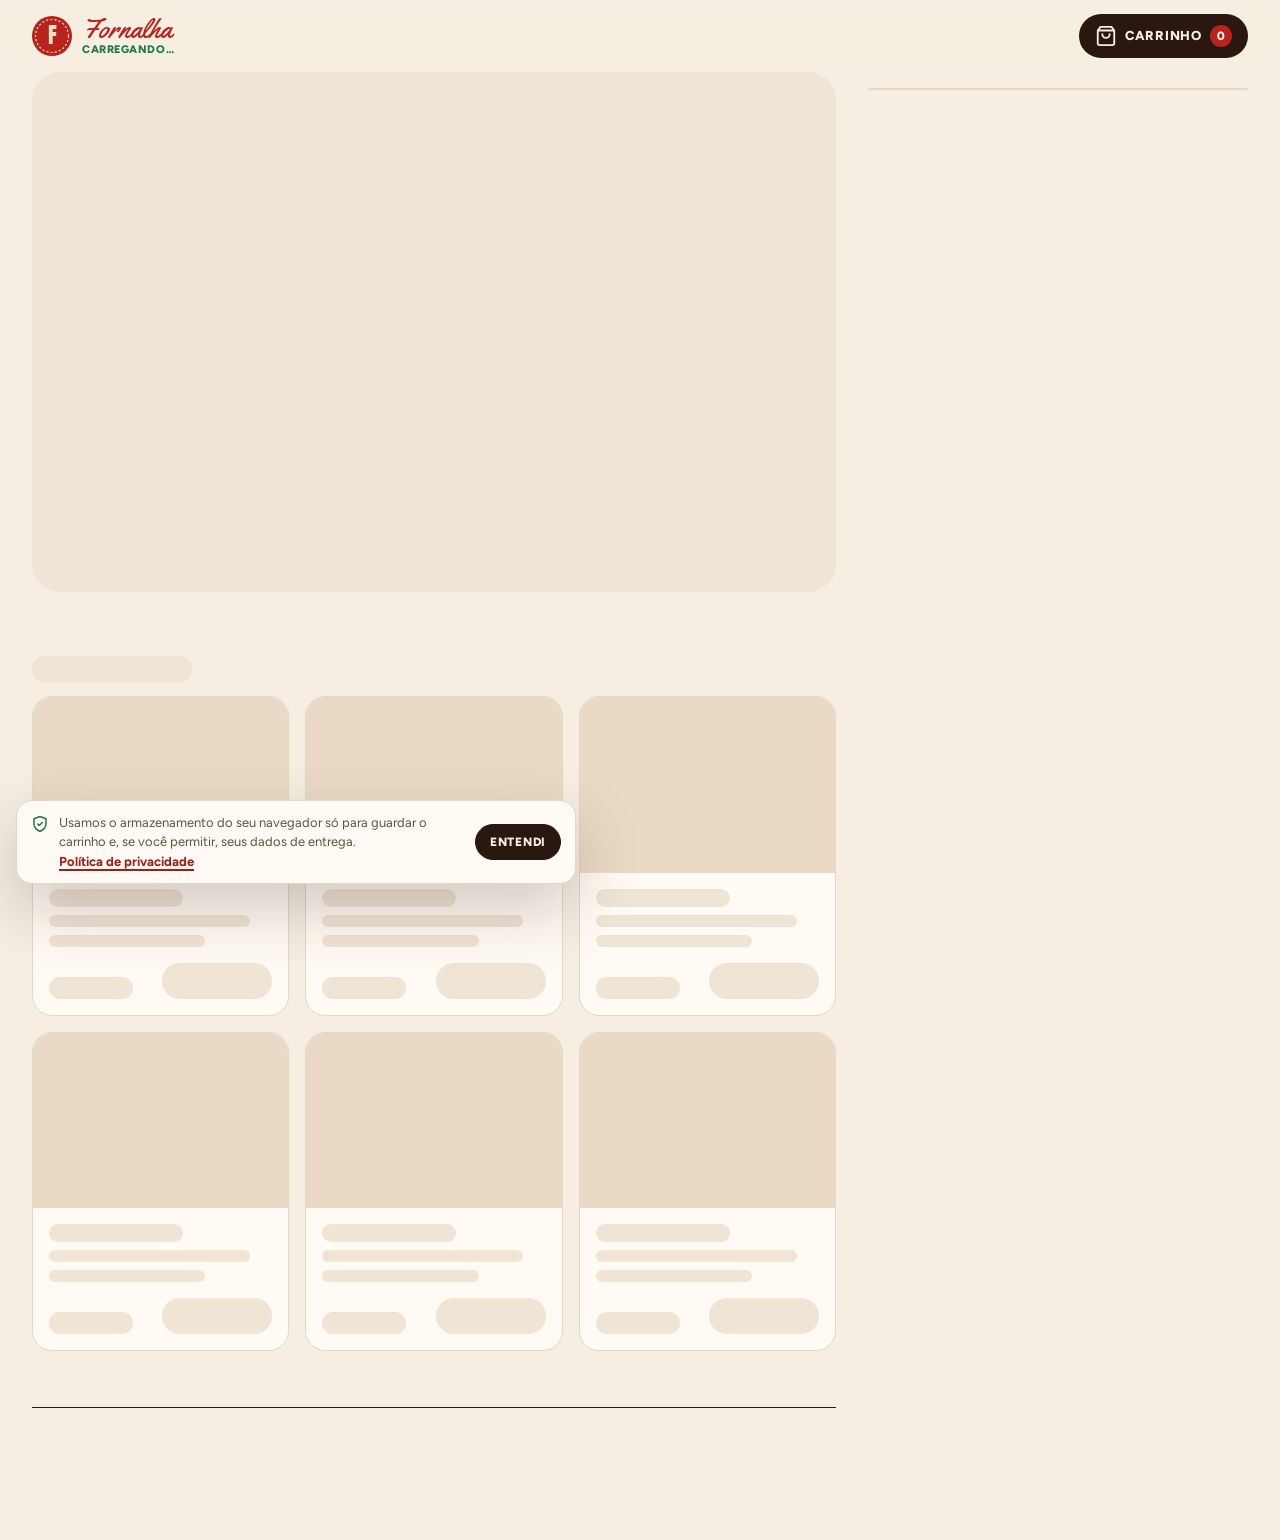
==== commit bc81fdab: "Mostra os detalhes de cada sabor no cardápio - Folha "detalhes do sabor": ilustração, frase curta, s" ====
--- a/index.html
+++ b/index.html
@@ -65,6 +65,12 @@
     <section class="sheet picker" role="dialog" aria-modal="true" aria-labelledby="pickerTitle"></section>
   </div>
 
+  <!-- Detalhes do sabor -->
+  <div class="overlay" id="flavorInfo" hidden aria-hidden="true">
+    <div class="backdrop" data-close></div>
+    <section class="sheet fi-sheet" role="dialog" aria-modal="true" aria-labelledby="flavorInfoTitle"></section>
+  </div>
+
   <!-- Carrinho -->
   <div class="overlay" id="cartDrawer" hidden aria-hidden="true">
     <div class="backdrop" data-close></div>
--- a/assets/css/app.css
+++ b/assets/css/app.css
@@ -437,6 +437,7 @@
 .pk-also { font-size: var(--fs-xs); color: var(--info); font-weight: 700; }
 .pk-side { flex: none; text-align: right; }
 .pk-price { font-size: var(--fs-sm); font-weight: 800; color: var(--ink-2); }
+.pk-text .ftags { margin-top: 2px; }
 .pk-check { width: 30px; height: 30px; border-radius: 50%; background: var(--brand); color: #fff; display: grid; place-items: center; }
 .pk-empty { list-style: none; }
 
@@ -555,6 +556,37 @@
 
 /* ---------- Privacidade, demo, consentimento ---------- */
 .legal-sheet, .demo-sheet { max-height: 88dvh; }
+
+/* Selos e detalhes do sabor */
+.ftags { list-style: none; margin: 0; padding: 0; display: flex; flex-wrap: wrap; gap: 4px; }
+.ftag { display: inline-flex; align-items: center; gap: 4px; height: 22px; padding: 0 8px; border-radius: var(--r-pill); border: var(--stroke) solid currentColor; font-size: 11px; font-weight: 800; letter-spacing: .02em; text-transform: uppercase; }
+.ftag-veg { color: var(--ok); background: var(--ok-soft); }
+.ftag-spicy { color: var(--amber-ink); background: var(--amber-soft); }
+.ftags-sm .ftag { height: 20px; font-size: 10px; padding: 0 7px; }
+.ftags-lg .ftag { height: 28px; font-size: var(--fs-xs); padding: 0 11px; }
+.pcard-more { justify-self: start; align-self: flex-start; display: inline-flex; align-items: center; gap: 2px; font-size: var(--fs-xs); text-decoration: none; text-transform: uppercase; letter-spacing: .04em; }
+.pcard-more:hover { text-decoration: underline; }
+.fi-sheet { max-height: 92dvh; }
+.fi-body { overflow-y: auto; padding: 0 20px 16px; display: grid; gap: 16px; overscroll-behavior: contain; }
+.fi-art { position: relative; width: min(280px, 70vw); height: min(280px, 70vw); justify-self: center; border-radius: var(--r-lg); overflow: hidden; background: var(--board); display: grid; place-items: center; }
+.fi-art .card-photo { width: 100%; height: 100%; object-fit: cover; }
+.fi-pizza { width: 88%; height: 88%; }
+.fi-art.is-off > svg, .fi-art.is-off > img { filter: grayscale(1) contrast(.85) brightness(.9); opacity: .65; }
+.fi-details { font-size: var(--fs-md); line-height: 1.45; color: var(--ink-2); }
+.fi-block { display: grid; gap: 8px; }
+.fi-h { font-size: var(--fs-xs); font-weight: 800; letter-spacing: .08em; text-transform: uppercase; color: var(--ink-3); }
+.fi-ings { list-style: none; margin: 0; padding: 0; display: flex; flex-wrap: wrap; gap: 6px; }
+.fi-ings li { display: inline-flex; align-items: center; gap: 6px; min-height: 34px; padding: 4px 12px 4px 9px; border-radius: var(--r-pill); border: var(--stroke) solid var(--line-strong); background: var(--surface-2); font-weight: 700; font-size: var(--fs-sm); }
+.fi-ings .ico { color: var(--brand); flex: none; }
+.fi-prices { list-style: none; margin: 0; padding: 0; border: var(--stroke) solid var(--line-strong); border-radius: var(--r-md); overflow: hidden; }
+.fi-prices li { display: grid; grid-template-columns: 44px minmax(0, 1fr) auto; align-items: center; gap: 10px; padding: 10px 14px; }
+.fi-prices li + li { border-top: 1px solid var(--line); }
+.fi-size { font-size: 1.5rem; line-height: 1; color: var(--brand); }
+.fi-size-name { display: grid; font-weight: 700; line-height: 1.25; }
+.fi-size-name small { font-weight: 500; color: var(--ink-3); font-size: var(--fs-xs); }
+.fi-prices strong { font-weight: 800; }
+.fi-note { font-size: var(--fs-xs); color: var(--ink-3); }
+.fi-foot { padding: 12px 20px 16px; border-top: 1px solid var(--line); flex: none; }
 .legal-body { overflow-y: auto; padding: 4px 20px 24px; display: grid; gap: 16px; overscroll-behavior: contain; }
 .legal-body section h3 { font-size: var(--fs-md); font-weight: 800; margin-bottom: 4px; }
 .legal-body section p { color: var(--ink-2); max-width: 65ch; }
@@ -619,9 +651,9 @@
   .picker { left: 50%; right: auto; bottom: auto; top: 50%; width: min(600px, calc(100% - 48px)); height: min(760px, 86dvh); border-radius: var(--r-xl); transform: translate(-50%, -46%) scale(.98); opacity: 0; transition: transform var(--t-slow) var(--ease), opacity var(--t-base); }
   .overlay.is-open .picker { transform: translate(-50%, -50%); opacity: 1; }
   .picker .sheet-grip { visibility: hidden; height: 0; margin: 6px; }
-  .legal-sheet, .demo-sheet { left: 50%; right: auto; bottom: auto; top: 50%; width: min(620px, calc(100% - 48px)); border-radius: var(--r-xl); transform: translate(-50%, -46%); opacity: 0; transition: transform var(--t-slow) var(--ease), opacity var(--t-base); }
-  .overlay.is-open .legal-sheet, .overlay.is-open .demo-sheet { transform: translate(-50%, -50%); opacity: 1; }
-  .legal-sheet .sheet-grip, .demo-sheet .sheet-grip { visibility: hidden; height: 0; margin: 8px; }
+  .legal-sheet, .demo-sheet, .fi-sheet { left: 50%; right: auto; bottom: auto; top: 50%; width: min(620px, calc(100% - 48px)); border-radius: var(--r-xl); transform: translate(-50%, -46%); opacity: 0; transition: transform var(--t-slow) var(--ease), opacity var(--t-base); }
+  .overlay.is-open .legal-sheet, .overlay.is-open .demo-sheet, .overlay.is-open .fi-sheet { transform: translate(-50%, -50%); opacity: 1; }
+  .legal-sheet .sheet-grip, .demo-sheet .sheet-grip, .fi-sheet .sheet-grip { visibility: hidden; height: 0; margin: 8px; }
   .co-step-num { width: 34px; height: 34px; border-radius: 50%; display: grid; place-items: center; font-size: var(--fs-sm); background: var(--surface-3); color: var(--ink-3); }
   .co-step-num .ico { display: block; }
   .co-step.is-done .co-step-num { background: var(--ok); color: #fff; }
